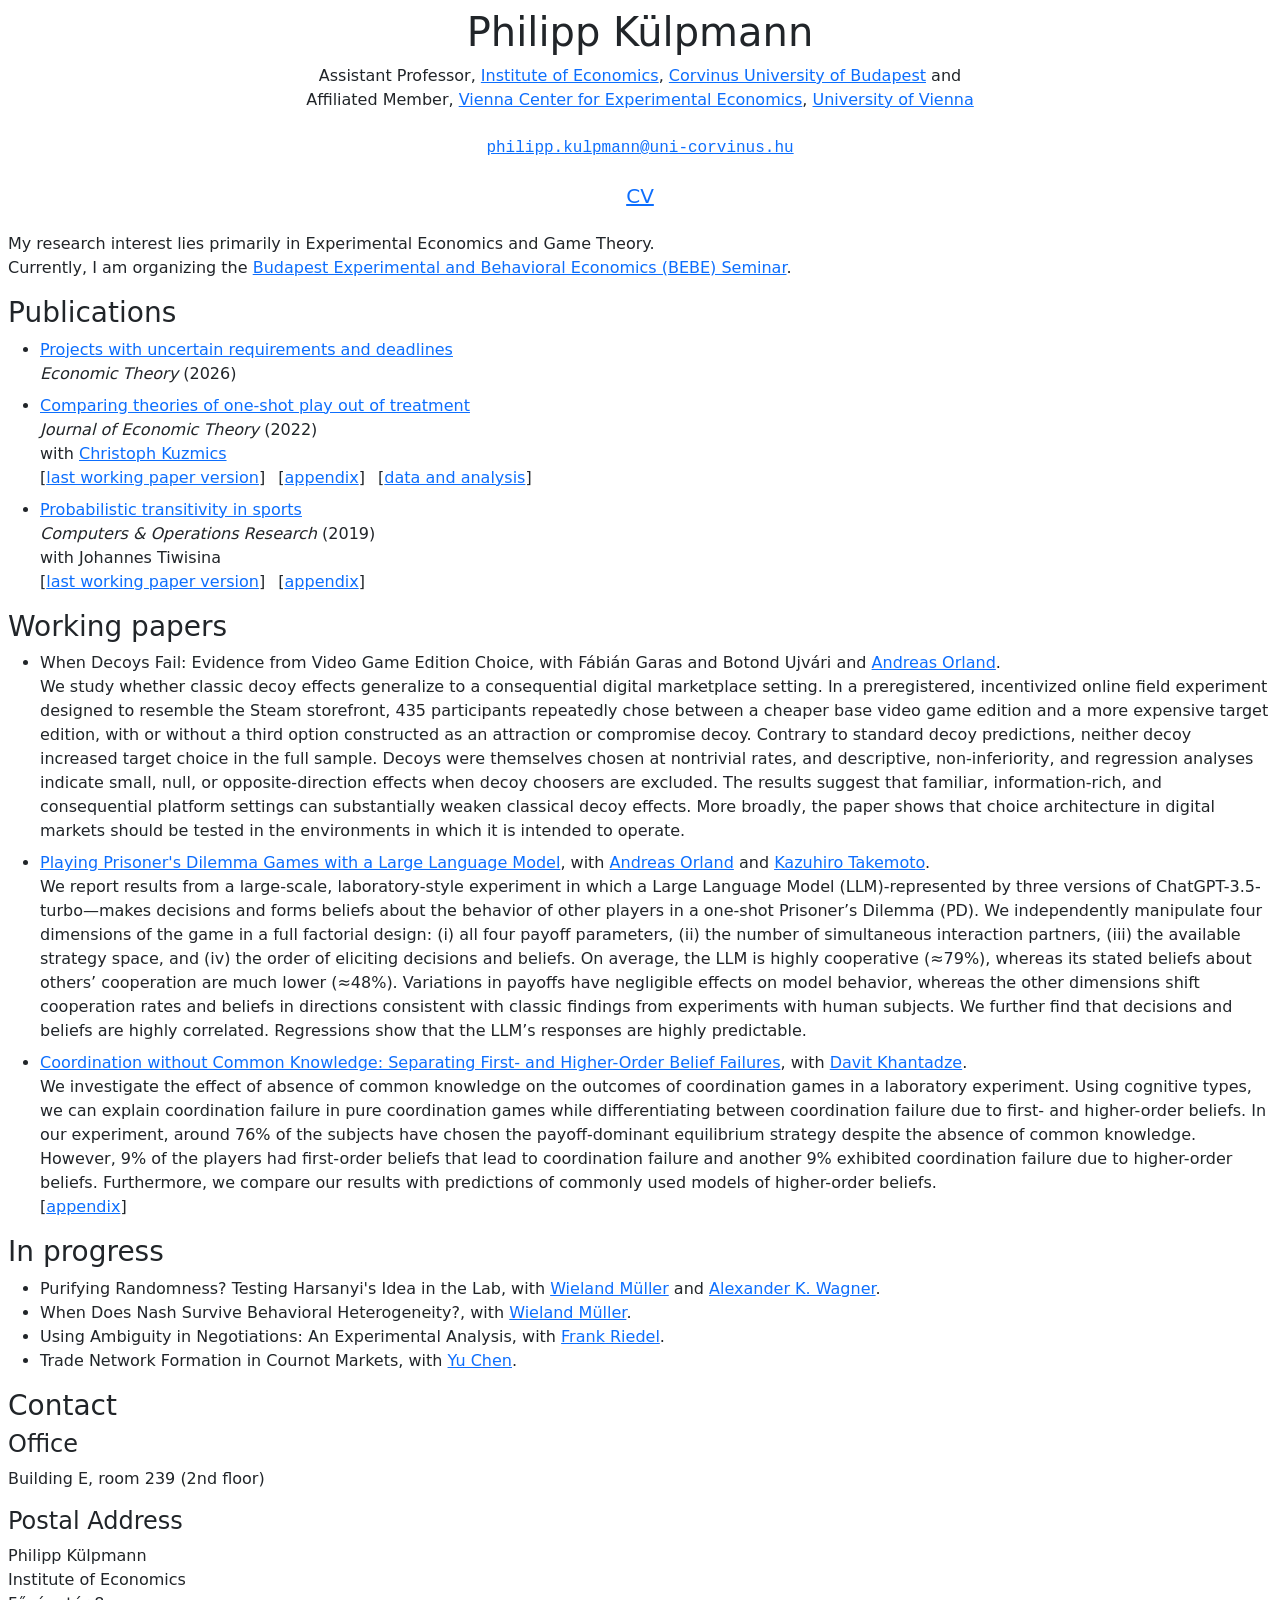
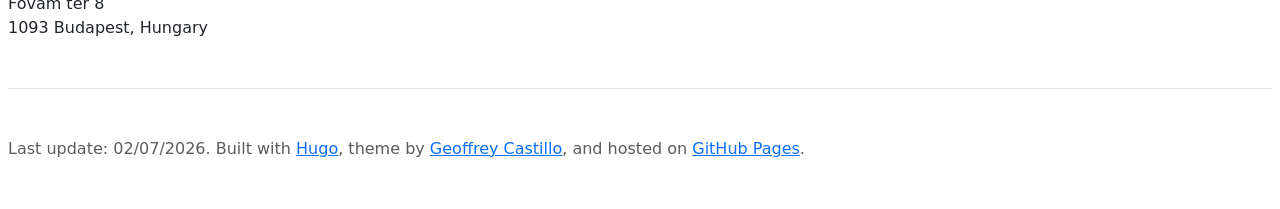
==== index.html @ 97779649 "Updated work in progress and office" ====
<!DOCTYPE html>
<html lang="en"><head>
	<meta name="generator" content="Hugo 0.147.1">
  <meta charset="utf-8">
  <meta name="viewport" content="width=device-width, initial-scale=1">
  <meta name="description" content="Academic website of Geoffrey Castillo, researcher in behavioural and experimental economics">
  <meta name="author" content="Geoffrey Castillo">
  <title>Philipp Külpmann</title>

  
  <link href="https://cdn.jsdelivr.net/npm/bootstrap@5.1.3/dist/css/bootstrap.min.css" rel="stylesheet" integrity="sha384-1BmE4kWBq78iYhFldvKuhfTAU6auU8tT94WrHftjDbrCEXSU1oBoqyl2QvZ6jIW3" crossorigin="anonymous">
  <link rel="stylesheet" type="text/css" href=https://kuelpmann.org/css/main.css>
</head>

<body>
    <div class="m-2"><main>
            <div id="content">

<div class="header">
				
    <h1 class="text-center">Philipp Külpmann</h1>

    
        <p class="text-center my-0">Assistant Professor, <a href="https://www.uni-corvinus.hu/main-page/about-the-university/institutes/institute-of-economics/?lang=en">Institute of Economics</a>, <a href="https://www.uni-corvinus.hu/?lang=en">Corvinus University of Budapest</a> and <br>
Affiliated Member, <a href="https://vcee.univie.ac.at/">Vienna Center for Experimental Economics</a>, <a href="https://www.univie.ac.at/en/">University of Vienna</a></p>
        <p class="text-center my-4 font-monospace"><a href="mailto:philipp.kulpmann@uni-corvinus.hu">philipp.kulpmann@uni-corvinus.hu</a></p>
        <p class="text-center my-4 h5"><a href="pdf/CVkuelpmann.pdf">CV</a></p>
        
    
</div>


    <p>
        My research interest lies primarily in Experimental Economics and Game Theory.<br>
Currently, I am organizing the <a href="https://bebe-seminar.hu/">Budapest Experimental and Behavioral Economics (BEBE) Seminar</a>.
    </p>


<h3>Publications</h3>

<ul>
    
    <li class="mb-2">
        
        <a href="https://doi.org/10.1007/s00199-025-01668-y"> Projects with uncertain requirements and deadlines</a>
        <br>
        <em>Economic Theory</em> (2026)

        

        <ul class="list-inline">
            
            
            
            
            
        </ul>
    </li>
    
    <li class="mb-2">
        
        <a href="https://doi.org/10.1016/j.jet.2022.105554"> Comparing theories of one-shot play out of treatment</a>
        <br>
        <em>Journal of Economic Theory</em> (2022)

        
        <br> with <a href="https://sites.google.com/view/christoph-kuzmics">Christoph Kuzmics</a>
        

        <ul class="list-inline">
            
            <li class="list-inline-item">
                [<a href="https://ssrn.com/abstract=3441675">last working paper version</a>]
            </li>
            
            
            <li class="list-inline-item">
                [<a href="pdf/HDGOnlineAppendix.pdf">appendix</a>]
            </li>
            
            
            
            
            <li class="list-inline-item">
                [<a href="https://github.com/PhilippKuelpmann/comparing-theories-of-one-shot-play">data and analysis</a>]
            </li>
            
        </ul>
    </li>
    
    <li class="mb-2">
        
        <a href="https://doi.org/10.1016/j.cor.2019.104765"> Probabilistic transitivity in sports</a>
        <br>
        <em>Computers &amp; Operations Research</em> (2019)

        
        <br> with Johannes Tiwisina
        

        <ul class="list-inline">
            
            <li class="list-inline-item">
                [<a href="https://ssrn.com/abstract=2490457">last working paper version</a>]
            </li>
            
            
            <li class="list-inline-item">
                [<a href="pdf/TransitivyAppendix.pdf">appendix</a>]
            </li>
            
            
            
            
        </ul>
    </li>
    
</ul>




<h3>Working papers</h3>

<ul>
    
    <li class="mb-2">When Decoys Fail: Evidence from Video Game Edition Choice<span>, with Fábián Garas
and Botond Ujvári
and <a href="https://sites.google.com/view/andreasorland">Andreas Orland</a></span>.<br>
            We study whether classic decoy effects generalize to a consequential digital marketplace setting. In a preregistered, incentivized online field experiment designed to resemble the Steam storefront, 435 participants repeatedly chose between a cheaper base video game edition and a more expensive target edition, with or without a third option constructed as an attraction or compromise decoy. Contrary to standard decoy predictions, neither decoy increased target choice in the full sample. Decoys were themselves chosen at nontrivial rates, and descriptive, non-inferiority, and regression analyses indicate small, null, or opposite-direction effects when decoy choosers are excluded. The results suggest that familiar, information-rich, and consequential platform settings can substantially weaken classical decoy effects. More broadly, the paper shows that choice architecture in digital markets should be tested in the environments in which it is intended to operate.

    </li>
    
    <li class="mb-2"><a href="https://doi.org/10.2139/ssrn.5716903">Playing Prisoner&#39;s Dilemma Games with a Large Language Model</a><span>, with <a href="https://sites.google.com/view/andreasorland">Andreas Orland</a>
and <a href="https://kztakemoto.github.io/">Kazuhiro Takemoto</a></span>.<br>
            We report results from a large-scale, laboratory-style experiment in which a Large Language Model (LLM)-represented by three versions of ChatGPT-3.5-turbo&mdash;makes decisions and forms beliefs about the behavior of other players in a one-shot Prisoner&rsquo;s Dilemma (PD). We independently manipulate four dimensions of the game in a full factorial design: (i) all four payoff parameters, (ii) the number of simultaneous interaction partners, (iii) the available strategy space, and (iv) the order of eliciting decisions and beliefs. On average, the LLM is highly cooperative (≈79%), whereas its stated beliefs about others&rsquo; cooperation are much lower (≈48%). Variations in payoffs have negligible effects on model behavior, whereas the other dimensions shift cooperation rates and beliefs in directions consistent with classic findings from experiments with human subjects. We further find that decisions and beliefs are highly correlated. Regressions show that the LLM&rsquo;s responses are highly predictable.

    </li>
    
    <li class="mb-2"><a href="https://doi.org/10.2139/ssrn.2842585">Coordination without Common Knowledge: Separating First- and Higher-Order Belief Failures</a><span>, with <a href="https://sites.google.com/site/dkhantadze/">Davit Khantadze</a></span>.<br>
            We investigate the effect of absence of common knowledge on the outcomes of coordination games in a laboratory experiment.
Using cognitive types, we can explain coordination failure in pure coordination games while differentiating between coordination failure due to first- and higher-order beliefs.
In our experiment, around 76% of the subjects have chosen the payoff-dominant equilibrium strategy despite the absence of common knowledge.
However, 9% of the players had first-order beliefs that lead to coordination failure and another 9% exhibited coordination failure due to higher-order beliefs.
Furthermore, we compare our results with predictions of commonly used models of higher-order beliefs.
            <ul class="list-inline">
                
                
                <li class="list-inline-item">
                    [<a href="pdf/HOBAppendix.pdf">appendix</a>]
                </li>
                
                
                
                
            </ul>
        

    </li>
    
</ul>

<h3>In progress</h3>

<ul>
    
    <li>Purifying Randomness? Testing Harsanyi&#39;s Idea in the Lab, with <a href="https://homepage.univie.ac.at/wieland.mueller/">Wieland Müller</a>
and <a href="http://www.wagnerak.com/">Alexander K. Wagner</a>.
        
        </li>
    
    <li>When Does Nash Survive Behavioral Heterogeneity?, with <a href="https://homepage.univie.ac.at/wieland.mueller/">Wieland Müller</a>.
        
        </li>
    
    <li>Using Ambiguity in Negotiations: An Experimental Analysis, with <a href="http://wwwhomes.uni-bielefeld.de/friedel/">Frank Riedel</a>.
        
        </li>
    
    <li>Trade Network Formation in Cournot Markets, with <a href="https://sites.google.com/view/yularrychenswebpage/">Yu Chen</a>.
        
        </li>
    
</ul>









<h3>Contact</h3>
    <h4 id="office">Office</h4>
<p>Building E, room 239 (2nd floor)</p>
<h4 id="postal-address">Postal Address</h4>
<p>Philipp Külpmann<br>
Institute of Economics<br>
Fővám tér 8<br>
1093 Budapest, Hungary</p>




            </div>
        </main><footer class="pt-5 my-5 text-muted border-top">
    Last update: 02/07/2026. 
    Built with <a href="https://gohugo.io">Hugo</a>, theme by <a href="https://geoffreycastillo.com/">Geoffrey Castillo</a>, and hosted on <a href="https://pages.github.com/">GitHub Pages</a>.
</footer>

    </div>
</body>

</html>
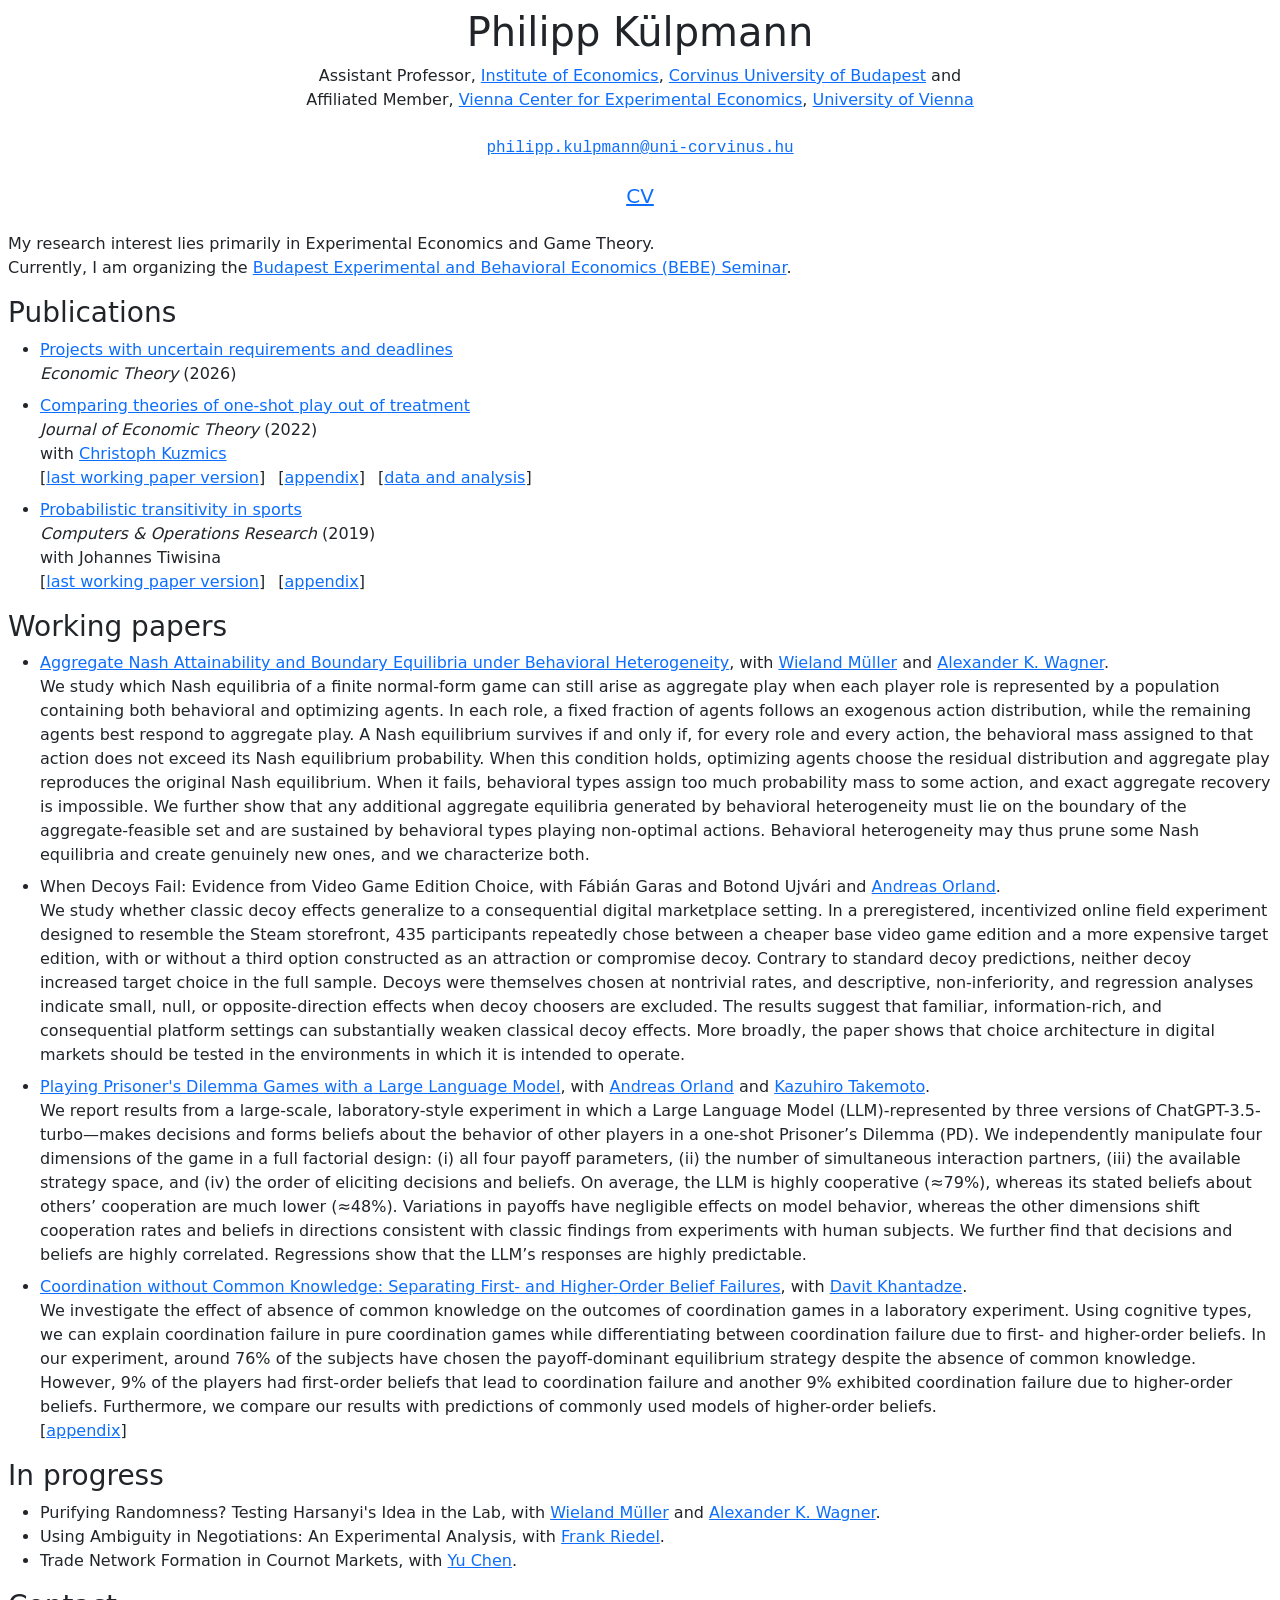
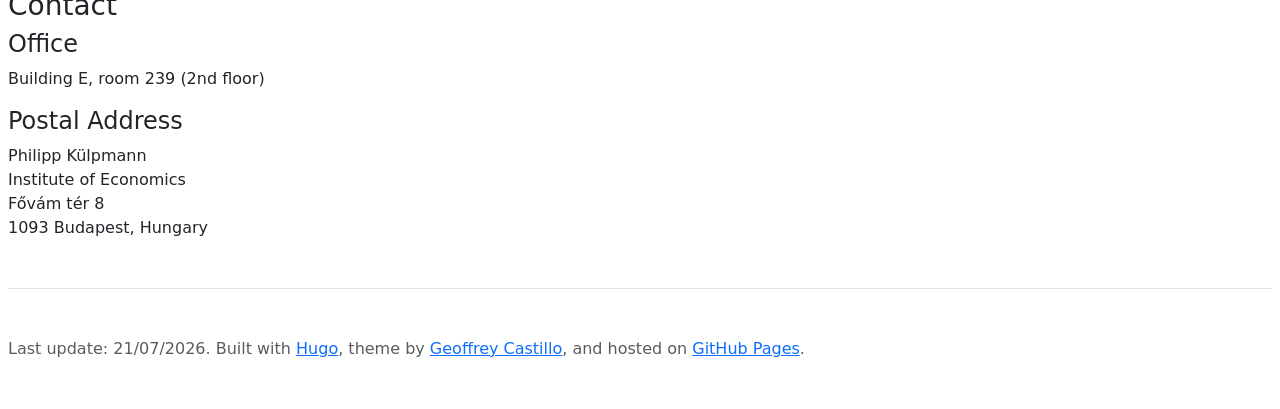
==== commit 71627a5f: "Updated working paper" ====
--- a/index.html
+++ b/index.html
@@ -124,6 +124,12 @@
 
 <ul>
     
+    <li class="mb-2"><a href="https://papers.ssrn.com/sol3/papers.cfm?abstract_id=7122639">Aggregate Nash Attainability and Boundary Equilibria under Behavioral Heterogeneity</a><span>, with <a href="https://homepage.univie.ac.at/wieland.mueller/">Wieland Müller</a>
+and <a href="http://www.wagnerak.com/">Alexander K. Wagner</a></span>.<br>
+            We study which Nash equilibria of a finite normal-form game can still arise as aggregate play when each player role is represented by a population containing both behavioral and optimizing agents. In each role, a fixed fraction of agents follows an exogenous action distribution, while the remaining agents best respond to aggregate play. A Nash equilibrium survives if and only if, for every role and every action, the behavioral mass assigned to that action does not exceed its Nash equilibrium probability. When this condition holds, optimizing agents choose the residual distribution and aggregate play reproduces the original Nash equilibrium. When it fails, behavioral types assign too much probability mass to some action, and exact aggregate recovery is impossible. We further show that any additional aggregate equilibria generated by behavioral heterogeneity must lie on the boundary of the aggregate-feasible set and are sustained by behavioral types playing non-optimal actions. Behavioral heterogeneity may thus prune some Nash equilibria and create genuinely new ones, and we characterize both.
+
+    </li>
+    
     <li class="mb-2">When Decoys Fail: Evidence from Video Game Edition Choice<span>, with Fábián Garas
 and Botond Ujvári
 and <a href="https://sites.google.com/view/andreasorland">Andreas Orland</a></span>.<br>
@@ -166,10 +172,6 @@
     
     <li>Purifying Randomness? Testing Harsanyi&#39;s Idea in the Lab, with <a href="https://homepage.univie.ac.at/wieland.mueller/">Wieland Müller</a>
 and <a href="http://www.wagnerak.com/">Alexander K. Wagner</a>.
-        
-        </li>
-    
-    <li>When Does Nash Survive Behavioral Heterogeneity?, with <a href="https://homepage.univie.ac.at/wieland.mueller/">Wieland Müller</a>.
         
         </li>
     
@@ -205,7 +207,7 @@
 
             </div>
         </main><footer class="pt-5 my-5 text-muted border-top">
-    Last update: 02/07/2026. 
+    Last update: 21/07/2026. 
     Built with <a href="https://gohugo.io">Hugo</a>, theme by <a href="https://geoffreycastillo.com/">Geoffrey Castillo</a>, and hosted on <a href="https://pages.github.com/">GitHub Pages</a>.
 </footer>
 
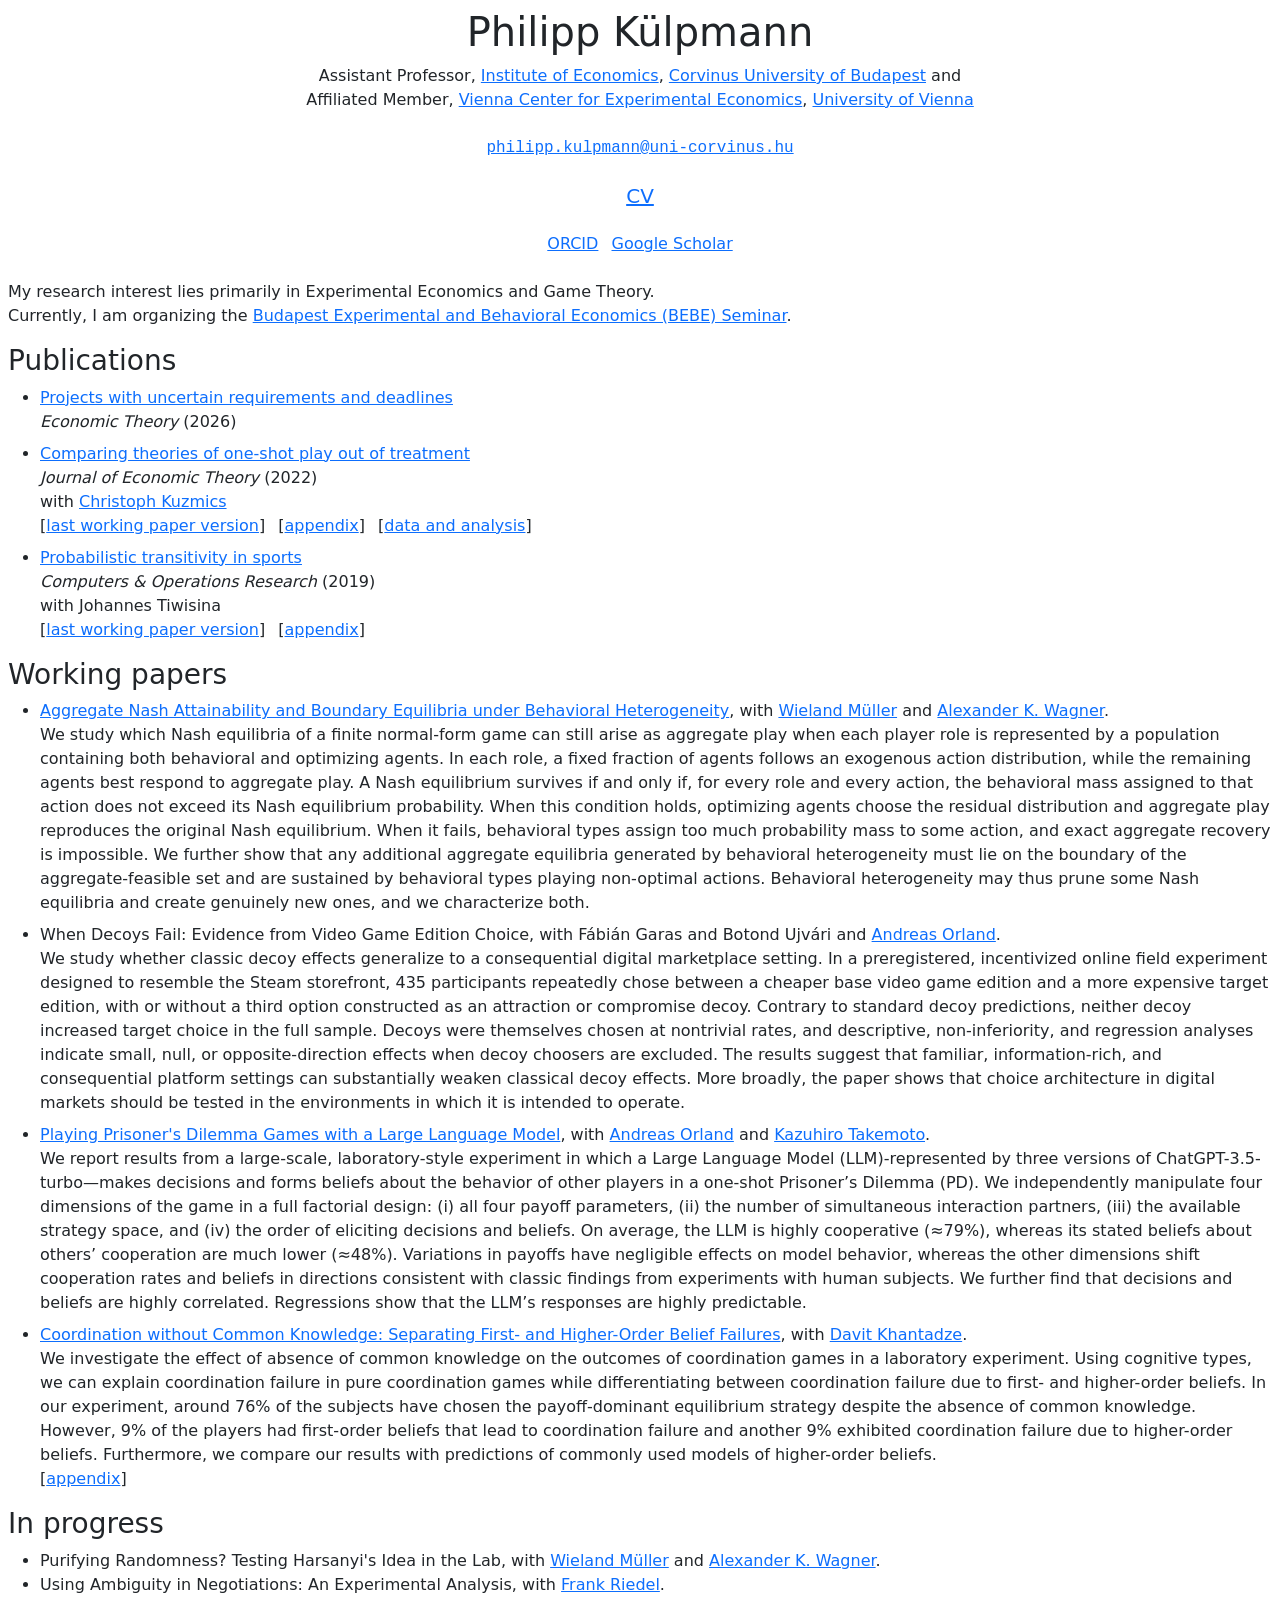
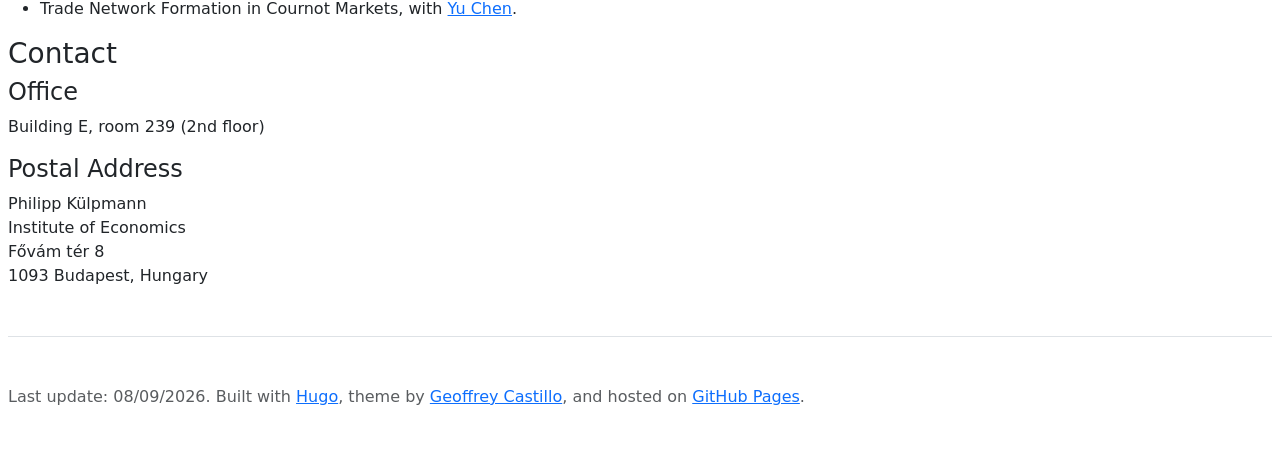
==== commit b9314466: "Fixed name from Geoffreys, added orcid and scholar links" ====
--- a/index.html
+++ b/index.html
@@ -1,16 +1,24 @@
 <!DOCTYPE html>
 <html lang="en"><head>
-	<meta name="generator" content="Hugo 0.147.1">
+	<meta name="generator" content="Hugo 0.147.1"><script src="/livereload.js?mindelay=10&amp;v=2&amp;port=1313&amp;path=livereload" data-no-instant defer></script>
   <meta charset="utf-8">
   <meta name="viewport" content="width=device-width, initial-scale=1">
-  <meta name="description" content="Academic website of Geoffrey Castillo, researcher in behavioural and experimental economics">
-  <meta name="author" content="Geoffrey Castillo">
+  <meta name="description" content="Academic website of Philipp Külpmann, Assistant Professor at Corvinus University of Budapest, researching experimental economics and game theory.">
+  <meta name="author" content="Philipp Külpmann">
+  
+  <link rel="canonical" href="http://localhost:1313/">
+  
   <title>Philipp Külpmann</title>
+  
+    <script type="application/ld+json">{"@context":"https://schema.org","@id":"http://localhost:1313/#profile","@type":"ProfilePage","description":"Academic website of Philipp Külpmann, Assistant Professor at Corvinus University of Budapest, researching experimental economics and game theory.","mainEntity":{"@id":"http://localhost:1313/#person","@type":"Person","description":"Academic website of Philipp Külpmann, Assistant Professor at Corvinus University of Budapest, researching experimental economics and game theory.","jobTitle":"Assistant Professor","name":"Philipp Külpmann","sameAs":["https://orcid.org/0000-0003-3757-7172","https://scholar.google.com/citations?user=C81B3ZEAAAAJ"],"url":"http://localhost:1313/"},"name":"Philipp Külpmann","url":"http://localhost:1313/"}</script>
+
+  
 
   
   <link href="https://cdn.jsdelivr.net/npm/bootstrap@5.1.3/dist/css/bootstrap.min.css" rel="stylesheet" integrity="sha384-1BmE4kWBq78iYhFldvKuhfTAU6auU8tT94WrHftjDbrCEXSU1oBoqyl2QvZ6jIW3" crossorigin="anonymous">
-  <link rel="stylesheet" type="text/css" href=https://kuelpmann.org/css/main.css>
+  <link rel="stylesheet" type="text/css" href=http://localhost:1313/css/main.css>
 </head>
+
 
 <body>
     <div class="m-2"><main>
@@ -25,6 +33,19 @@
 Affiliated Member, <a href="https://vcee.univie.ac.at/">Vienna Center for Experimental Economics</a>, <a href="https://www.univie.ac.at/en/">University of Vienna</a></p>
         <p class="text-center my-4 font-monospace"><a href="mailto:philipp.kulpmann@uni-corvinus.hu">philipp.kulpmann@uni-corvinus.hu</a></p>
         <p class="text-center my-4 h5"><a href="pdf/CVkuelpmann.pdf">CV</a></p>
+        
+        <ul class="list-inline text-center my-4" aria-label="Academic and professional profiles">
+            
+                
+                <li class="list-inline-item"><a href="https://orcid.org/0000-0003-3757-7172" rel="me">ORCID</a></li>
+                
+            
+                
+                <li class="list-inline-item"><a href="https://scholar.google.com/citations?user=C81B3ZEAAAAJ" rel="me">Google Scholar</a></li>
+                
+            
+        </ul>
+        
         
     
 </div>
@@ -207,7 +228,7 @@
 
             </div>
         </main><footer class="pt-5 my-5 text-muted border-top">
-    Last update: 21/07/2026. 
+    Last update: 08/09/2026. 
     Built with <a href="https://gohugo.io">Hugo</a>, theme by <a href="https://geoffreycastillo.com/">Geoffrey Castillo</a>, and hosted on <a href="https://pages.github.com/">GitHub Pages</a>.
 </footer>
 
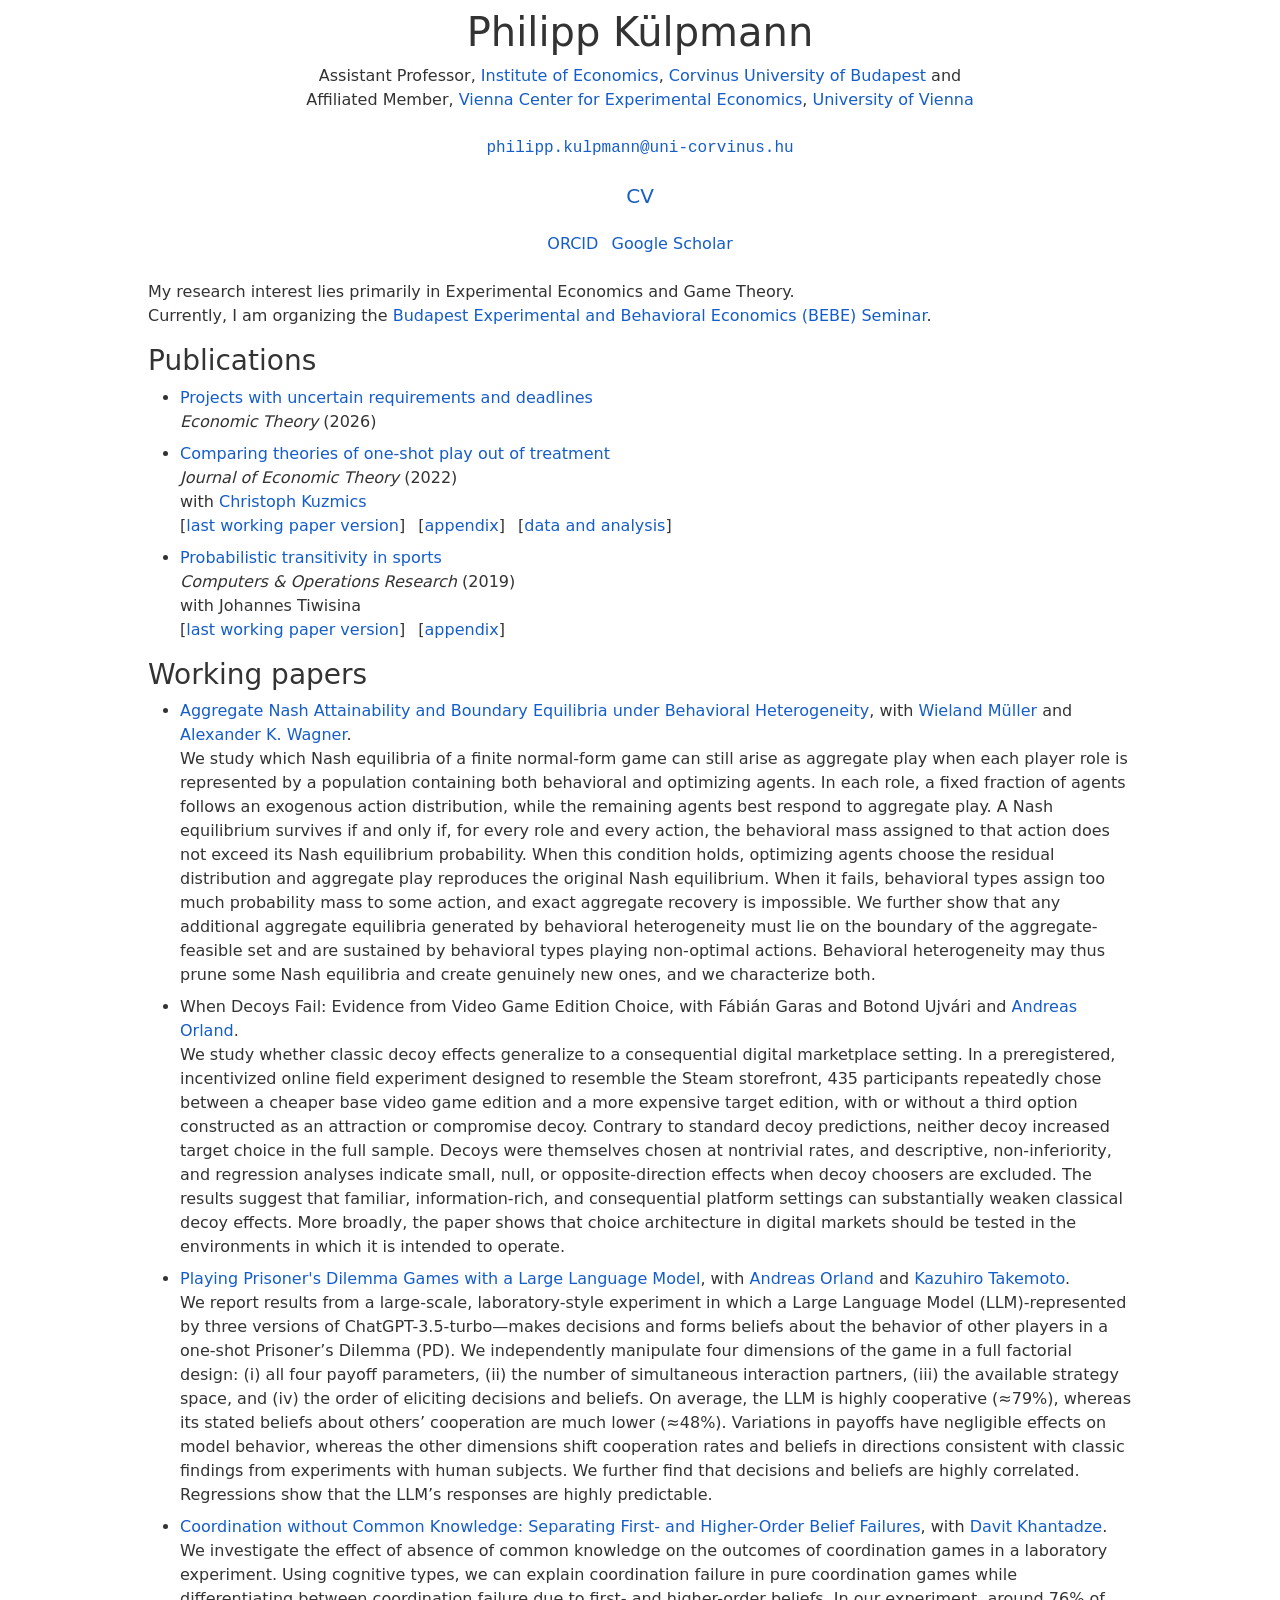
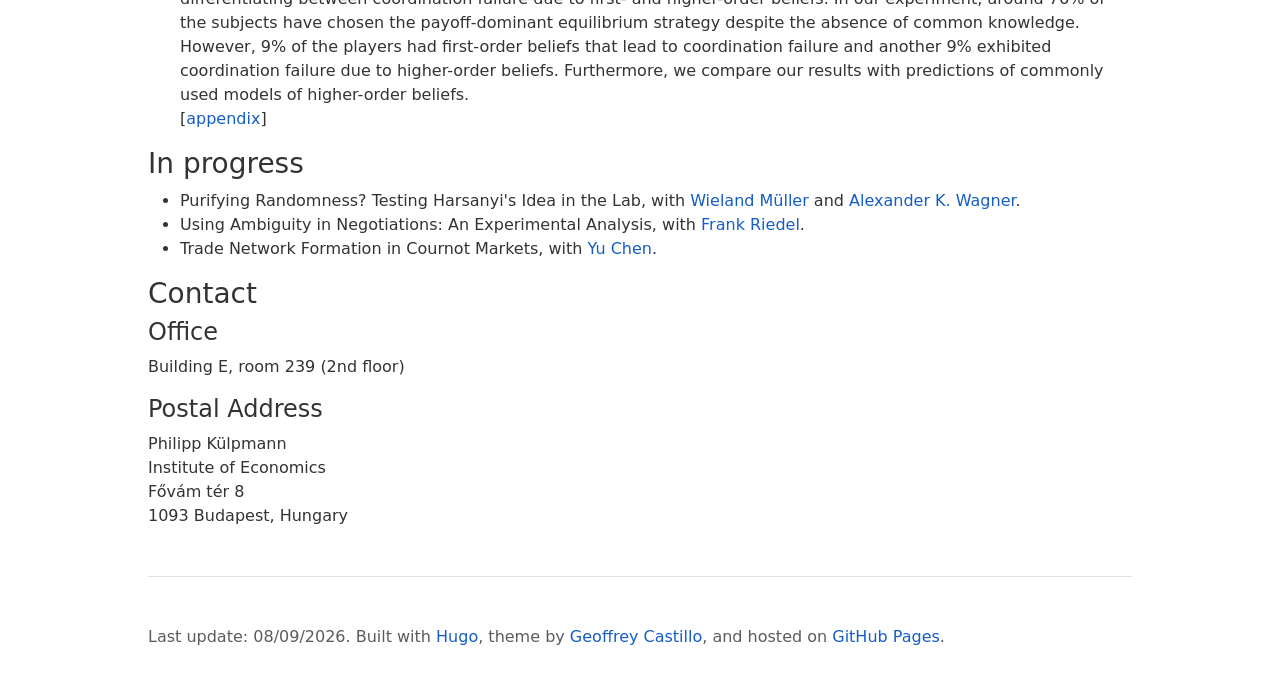
==== commit 13662cf4: "fixed bug" ====
--- a/index.html
+++ b/index.html
@@ -1,22 +1,22 @@
 <!DOCTYPE html>
 <html lang="en"><head>
-	<meta name="generator" content="Hugo 0.147.1"><script src="/livereload.js?mindelay=10&amp;v=2&amp;port=1313&amp;path=livereload" data-no-instant defer></script>
+	<meta name="generator" content="Hugo 0.147.1">
   <meta charset="utf-8">
   <meta name="viewport" content="width=device-width, initial-scale=1">
   <meta name="description" content="Academic website of Philipp Külpmann, Assistant Professor at Corvinus University of Budapest, researching experimental economics and game theory.">
   <meta name="author" content="Philipp Külpmann">
   
-  <link rel="canonical" href="http://localhost:1313/">
+  <link rel="canonical" href="https://kuelpmann.org/">
   
   <title>Philipp Külpmann</title>
   
-    <script type="application/ld+json">{"@context":"https://schema.org","@id":"http://localhost:1313/#profile","@type":"ProfilePage","description":"Academic website of Philipp Külpmann, Assistant Professor at Corvinus University of Budapest, researching experimental economics and game theory.","mainEntity":{"@id":"http://localhost:1313/#person","@type":"Person","description":"Academic website of Philipp Külpmann, Assistant Professor at Corvinus University of Budapest, researching experimental economics and game theory.","jobTitle":"Assistant Professor","name":"Philipp Külpmann","sameAs":["https://orcid.org/0000-0003-3757-7172","https://scholar.google.com/citations?user=C81B3ZEAAAAJ"],"url":"http://localhost:1313/"},"name":"Philipp Külpmann","url":"http://localhost:1313/"}</script>
+    <script type="application/ld+json">{"@context":"https://schema.org","@id":"https://kuelpmann.org/#profile","@type":"ProfilePage","description":"Academic website of Philipp Külpmann, Assistant Professor at Corvinus University of Budapest, researching experimental economics and game theory.","mainEntity":{"@id":"https://kuelpmann.org/#person","@type":"Person","description":"Academic website of Philipp Külpmann, Assistant Professor at Corvinus University of Budapest, researching experimental economics and game theory.","jobTitle":"Assistant Professor","name":"Philipp Külpmann","sameAs":["https://orcid.org/0000-0003-3757-7172","https://scholar.google.com/citations?user=C81B3ZEAAAAJ"],"url":"https://kuelpmann.org/"},"name":"Philipp Külpmann","url":"https://kuelpmann.org/"}</script>
 
   
 
   
   <link href="https://cdn.jsdelivr.net/npm/bootstrap@5.1.3/dist/css/bootstrap.min.css" rel="stylesheet" integrity="sha384-1BmE4kWBq78iYhFldvKuhfTAU6auU8tT94WrHftjDbrCEXSU1oBoqyl2QvZ6jIW3" crossorigin="anonymous">
-  <link rel="stylesheet" type="text/css" href=http://localhost:1313/css/main.css>
+  <link rel="stylesheet" type="text/css" href="/css/main.css">
 </head>
 
 
--- a/css/main.css
+++ b/css/main.css
@@ -0,0 +1,17 @@
+a,
+a:hover {
+  color: #155dc8;
+  text-decoration: none;
+}
+
+body {
+  color: #333;
+  max-width: 1000px;
+  margin: auto;
+}
+
+blockquote {
+  margin-left: 1rem;
+  border-left: 2px solid;
+  padding-left: 20px;
+}
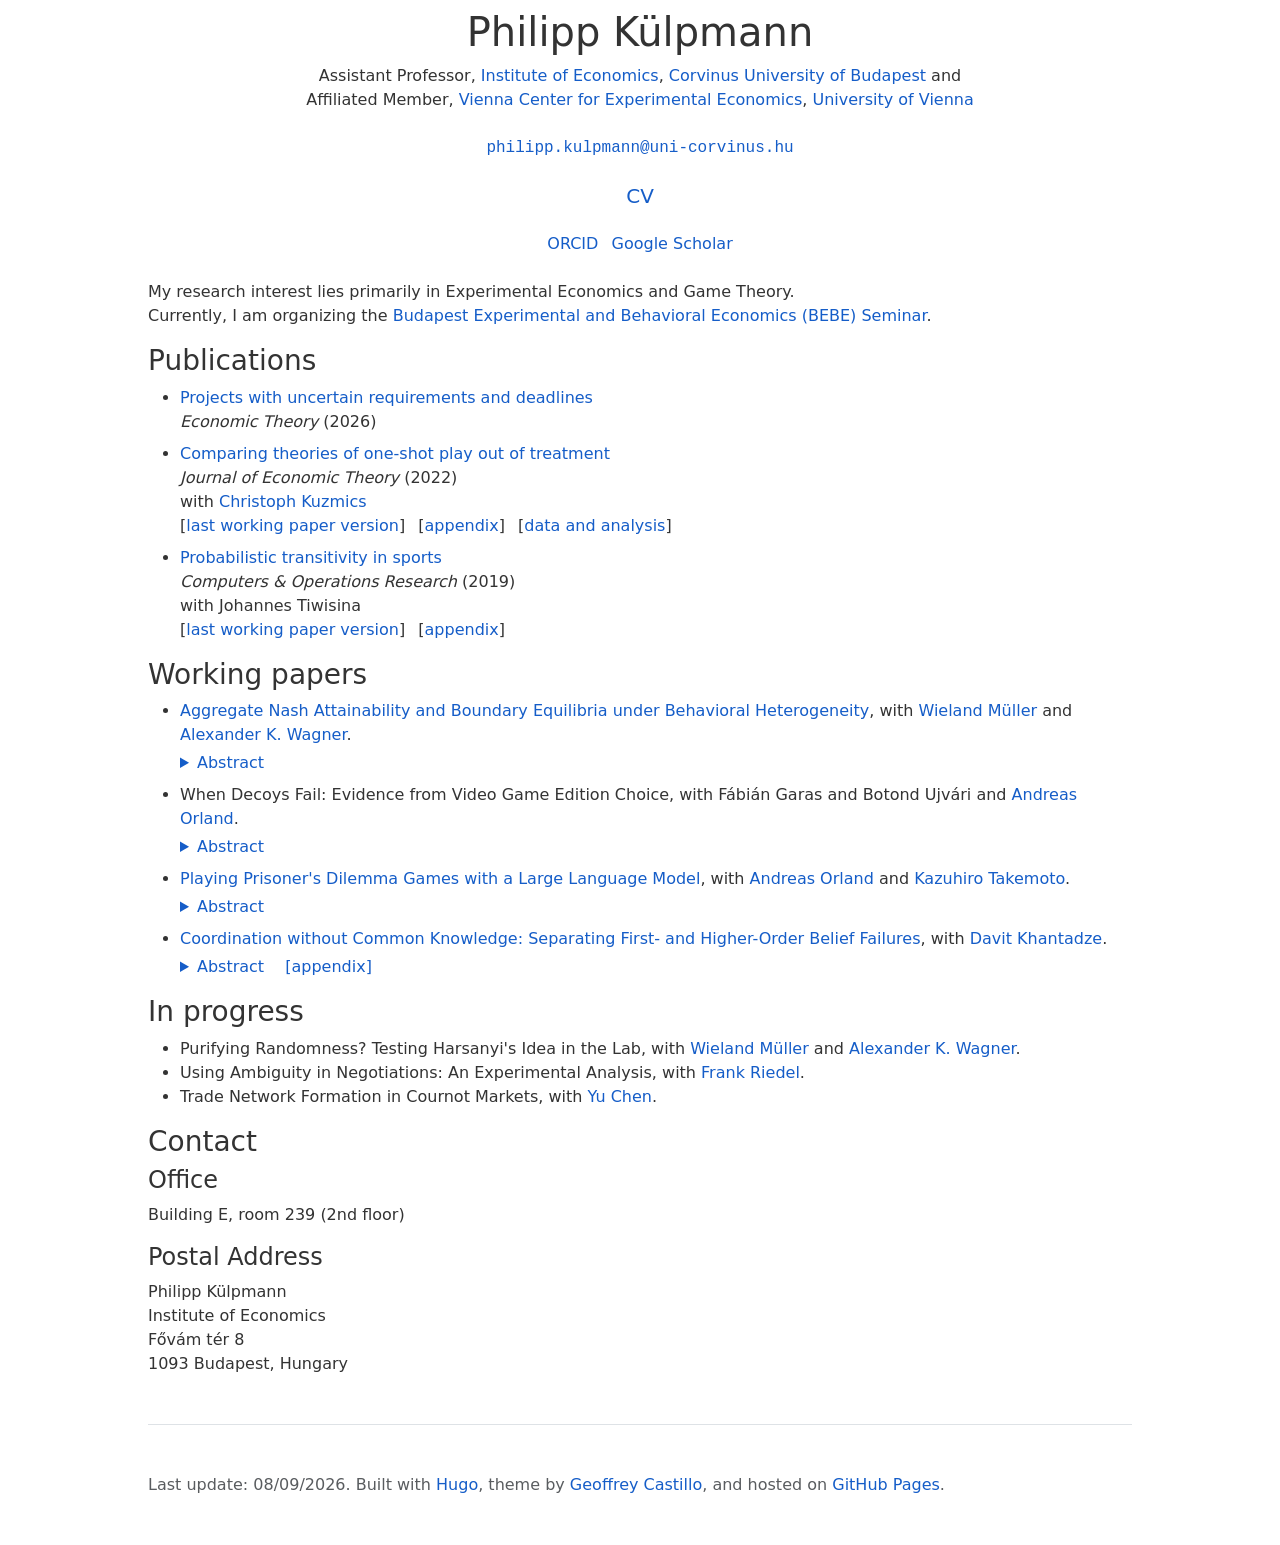
==== commit ae823f02: "hide abstracts, fixed link to transitivity appendix" ====
--- a/index.html
+++ b/index.html
@@ -127,7 +127,7 @@
             
             
             <li class="list-inline-item">
-                [<a href="pdf/TransitivyAppendix.pdf">appendix</a>]
+                [<a href="pdf/TransitivityAppendix.pdf">appendix</a>]
             </li>
             
             
@@ -146,42 +146,52 @@
 <ul>
     
     <li class="mb-2"><a href="https://papers.ssrn.com/sol3/papers.cfm?abstract_id=7122639">Aggregate Nash Attainability and Boundary Equilibria under Behavioral Heterogeneity</a><span>, with <a href="https://homepage.univie.ac.at/wieland.mueller/">Wieland Müller</a>
-and <a href="http://www.wagnerak.com/">Alexander K. Wagner</a></span>.<br>
-            We study which Nash equilibria of a finite normal-form game can still arise as aggregate play when each player role is represented by a population containing both behavioral and optimizing agents. In each role, a fixed fraction of agents follows an exogenous action distribution, while the remaining agents best respond to aggregate play. A Nash equilibrium survives if and only if, for every role and every action, the behavioral mass assigned to that action does not exceed its Nash equilibrium probability. When this condition holds, optimizing agents choose the residual distribution and aggregate play reproduces the original Nash equilibrium. When it fails, behavioral types assign too much probability mass to some action, and exact aggregate recovery is impossible. We further show that any additional aggregate equilibria generated by behavioral heterogeneity must lie on the boundary of the aggregate-feasible set and are sustained by behavioral types playing non-optimal actions. Behavioral heterogeneity may thus prune some Nash equilibria and create genuinely new ones, and we characterize both.
+and <a href="http://www.wagnerak.com/">Alexander K. Wagner</a></span>.<details class="paper-abstract mt-1">
+                <summary>
+                    Abstract<span class="visually-hidden"> for Aggregate Nash Attainability and Boundary Equilibria under Behavioral Heterogeneity</span>
+                    
+                </summary>
+                <div class="mt-2">We study which Nash equilibria of a finite normal-form game can still arise as aggregate play when each player role is represented by a population containing both behavioral and optimizing agents. In each role, a fixed fraction of agents follows an exogenous action distribution, while the remaining agents best respond to aggregate play. A Nash equilibrium survives if and only if, for every role and every action, the behavioral mass assigned to that action does not exceed its Nash equilibrium probability. When this condition holds, optimizing agents choose the residual distribution and aggregate play reproduces the original Nash equilibrium. When it fails, behavioral types assign too much probability mass to some action, and exact aggregate recovery is impossible. We further show that any additional aggregate equilibria generated by behavioral heterogeneity must lie on the boundary of the aggregate-feasible set and are sustained by behavioral types playing non-optimal actions. Behavioral heterogeneity may thus prune some Nash equilibria and create genuinely new ones, and we characterize both.</div>
+            </details>
 
     </li>
     
     <li class="mb-2">When Decoys Fail: Evidence from Video Game Edition Choice<span>, with Fábián Garas
 and Botond Ujvári
-and <a href="https://sites.google.com/view/andreasorland">Andreas Orland</a></span>.<br>
-            We study whether classic decoy effects generalize to a consequential digital marketplace setting. In a preregistered, incentivized online field experiment designed to resemble the Steam storefront, 435 participants repeatedly chose between a cheaper base video game edition and a more expensive target edition, with or without a third option constructed as an attraction or compromise decoy. Contrary to standard decoy predictions, neither decoy increased target choice in the full sample. Decoys were themselves chosen at nontrivial rates, and descriptive, non-inferiority, and regression analyses indicate small, null, or opposite-direction effects when decoy choosers are excluded. The results suggest that familiar, information-rich, and consequential platform settings can substantially weaken classical decoy effects. More broadly, the paper shows that choice architecture in digital markets should be tested in the environments in which it is intended to operate.
+and <a href="https://sites.google.com/view/andreasorland">Andreas Orland</a></span>.<details class="paper-abstract mt-1">
+                <summary>
+                    Abstract<span class="visually-hidden"> for When Decoys Fail: Evidence from Video Game Edition Choice</span>
+                    
+                </summary>
+                <div class="mt-2">We study whether classic decoy effects generalize to a consequential digital marketplace setting. In a preregistered, incentivized online field experiment designed to resemble the Steam storefront, 435 participants repeatedly chose between a cheaper base video game edition and a more expensive target edition, with or without a third option constructed as an attraction or compromise decoy. Contrary to standard decoy predictions, neither decoy increased target choice in the full sample. Decoys were themselves chosen at nontrivial rates, and descriptive, non-inferiority, and regression analyses indicate small, null, or opposite-direction effects when decoy choosers are excluded. The results suggest that familiar, information-rich, and consequential platform settings can substantially weaken classical decoy effects. More broadly, the paper shows that choice architecture in digital markets should be tested in the environments in which it is intended to operate.</div>
+            </details>
 
     </li>
     
     <li class="mb-2"><a href="https://doi.org/10.2139/ssrn.5716903">Playing Prisoner&#39;s Dilemma Games with a Large Language Model</a><span>, with <a href="https://sites.google.com/view/andreasorland">Andreas Orland</a>
-and <a href="https://kztakemoto.github.io/">Kazuhiro Takemoto</a></span>.<br>
-            We report results from a large-scale, laboratory-style experiment in which a Large Language Model (LLM)-represented by three versions of ChatGPT-3.5-turbo&mdash;makes decisions and forms beliefs about the behavior of other players in a one-shot Prisoner&rsquo;s Dilemma (PD). We independently manipulate four dimensions of the game in a full factorial design: (i) all four payoff parameters, (ii) the number of simultaneous interaction partners, (iii) the available strategy space, and (iv) the order of eliciting decisions and beliefs. On average, the LLM is highly cooperative (≈79%), whereas its stated beliefs about others&rsquo; cooperation are much lower (≈48%). Variations in payoffs have negligible effects on model behavior, whereas the other dimensions shift cooperation rates and beliefs in directions consistent with classic findings from experiments with human subjects. We further find that decisions and beliefs are highly correlated. Regressions show that the LLM&rsquo;s responses are highly predictable.
-
-    </li>
-    
-    <li class="mb-2"><a href="https://doi.org/10.2139/ssrn.2842585">Coordination without Common Knowledge: Separating First- and Higher-Order Belief Failures</a><span>, with <a href="https://sites.google.com/site/dkhantadze/">Davit Khantadze</a></span>.<br>
-            We investigate the effect of absence of common knowledge on the outcomes of coordination games in a laboratory experiment.
+and <a href="https://kztakemoto.github.io/">Kazuhiro Takemoto</a></span>.<details class="paper-abstract mt-1">
+                <summary>
+                    Abstract<span class="visually-hidden"> for Playing Prisoner&#39;s Dilemma Games with a Large Language Model</span>
+                    
+                </summary>
+                <div class="mt-2">We report results from a large-scale, laboratory-style experiment in which a Large Language Model (LLM)-represented by three versions of ChatGPT-3.5-turbo&mdash;makes decisions and forms beliefs about the behavior of other players in a one-shot Prisoner&rsquo;s Dilemma (PD). We independently manipulate four dimensions of the game in a full factorial design: (i) all four payoff parameters, (ii) the number of simultaneous interaction partners, (iii) the available strategy space, and (iv) the order of eliciting decisions and beliefs. On average, the LLM is highly cooperative (≈79%), whereas its stated beliefs about others&rsquo; cooperation are much lower (≈48%). Variations in payoffs have negligible effects on model behavior, whereas the other dimensions shift cooperation rates and beliefs in directions consistent with classic findings from experiments with human subjects. We further find that decisions and beliefs are highly correlated. Regressions show that the LLM&rsquo;s responses are highly predictable.</div>
+            </details>
+
+    </li>
+    
+    <li class="mb-2"><a href="https://doi.org/10.2139/ssrn.2842585">Coordination without Common Knowledge: Separating First- and Higher-Order Belief Failures</a><span>, with <a href="https://sites.google.com/site/dkhantadze/">Davit Khantadze</a></span>.<details class="paper-abstract mt-1">
+                <summary>
+                    Abstract<span class="visually-hidden"> for Coordination without Common Knowledge: Separating First- and Higher-Order Belief Failures</span>
+                    
+                        <span class="ms-3">[<a href="pdf/HOBAppendix.pdf">appendix</a>]</span>
+                    
+                </summary>
+                <div class="mt-2">We investigate the effect of absence of common knowledge on the outcomes of coordination games in a laboratory experiment.
 Using cognitive types, we can explain coordination failure in pure coordination games while differentiating between coordination failure due to first- and higher-order beliefs.
 In our experiment, around 76% of the subjects have chosen the payoff-dominant equilibrium strategy despite the absence of common knowledge.
 However, 9% of the players had first-order beliefs that lead to coordination failure and another 9% exhibited coordination failure due to higher-order beliefs.
-Furthermore, we compare our results with predictions of commonly used models of higher-order beliefs.
-            <ul class="list-inline">
-                
-                
-                <li class="list-inline-item">
-                    [<a href="pdf/HOBAppendix.pdf">appendix</a>]
-                </li>
-                
-                
-                
-                
-            </ul>
-        
+Furthermore, we compare our results with predictions of commonly used models of higher-order beliefs.</div>
+            </details>
 
     </li>
     
--- a/css/main.css
+++ b/css/main.css
@@ -14,4 +14,14 @@
   margin-left: 1rem;
   border-left: 2px solid;
   padding-left: 20px;
-}+}
+
+.paper-abstract > summary {
+  color: #155dc8;
+  cursor: pointer;
+}
+
+.paper-abstract > summary:hover,
+.paper-abstract > summary:focus-visible {
+  text-decoration: underline;
+}
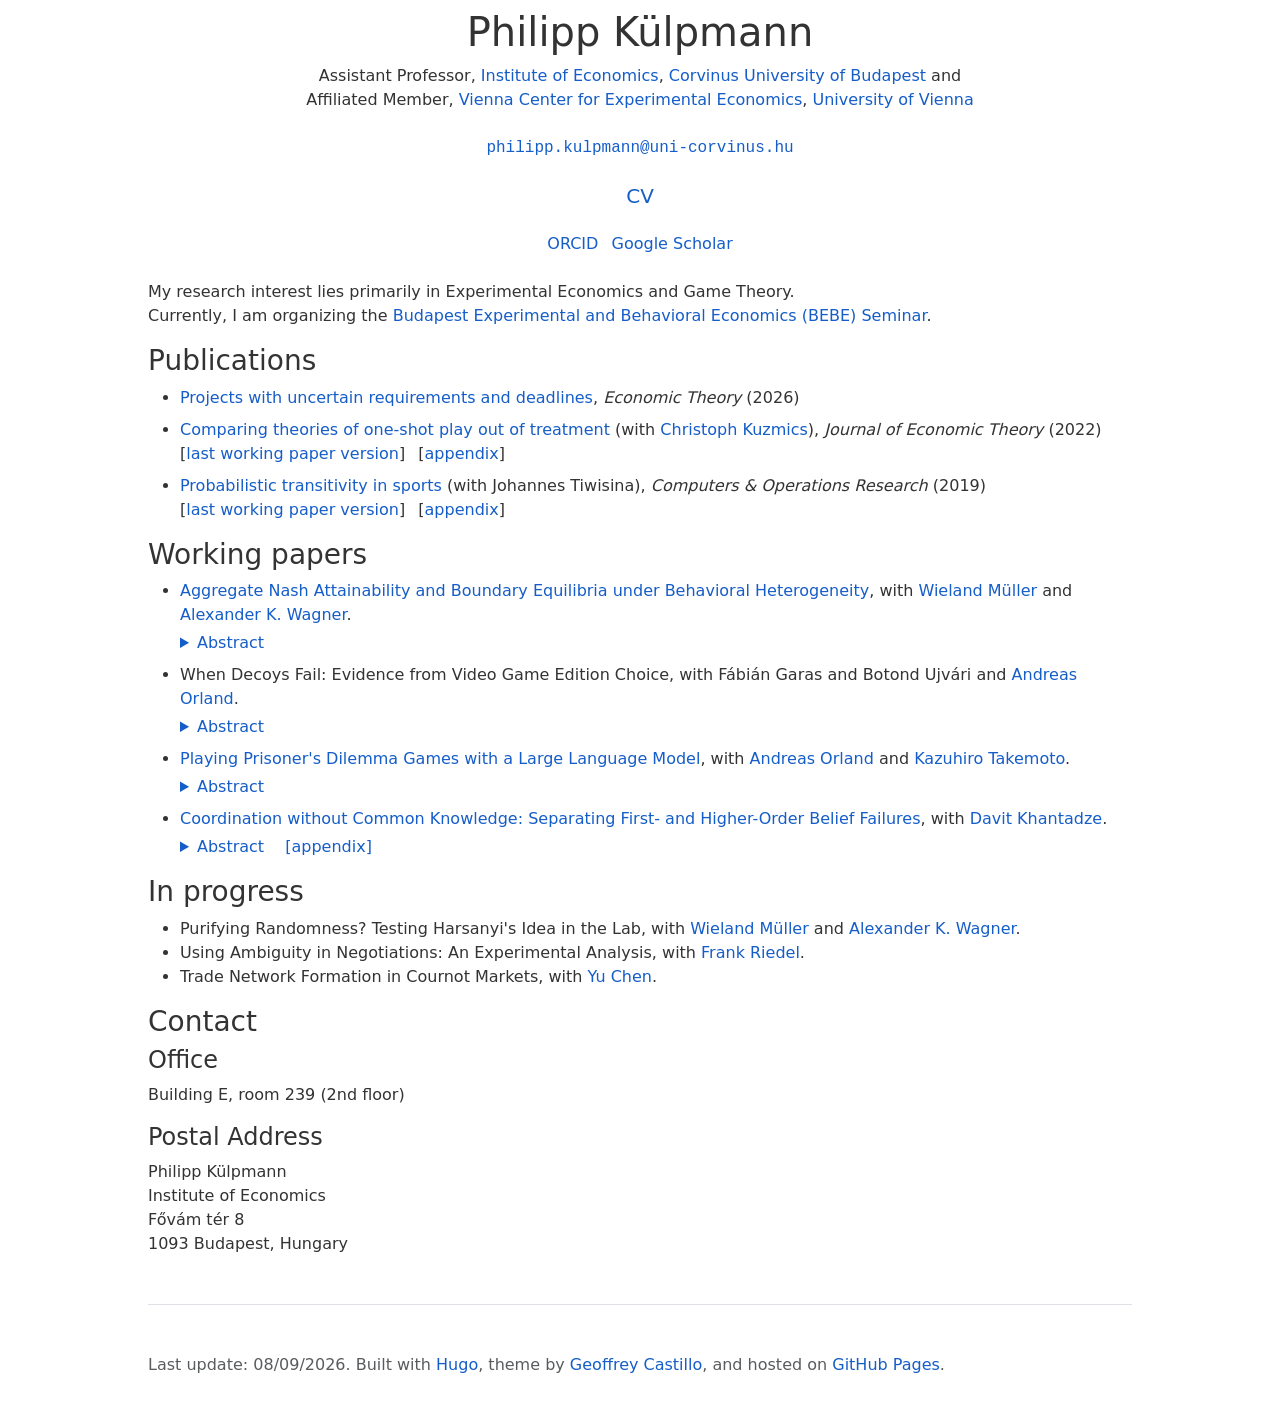
==== commit 07920e83: "updated cv" ====
--- a/index.html
+++ b/index.html
@@ -61,79 +61,48 @@
 
 <ul>
     
-    <li class="mb-2">
-        
-        <a href="https://doi.org/10.1007/s00199-025-01668-y"> Projects with uncertain requirements and deadlines</a>
-        <br>
+    <li class="mb-2"><a href="https://doi.org/10.1007/s00199-025-01668-y">Projects with uncertain requirements and deadlines</a>,
         <em>Economic Theory</em> (2026)
 
         
-
+    </li>
+    
+    <li class="mb-2"><a href="https://doi.org/10.1016/j.jet.2022.105554">Comparing theories of one-shot play out of treatment</a> (with <a href="https://sites.google.com/view/christoph-kuzmics">Christoph Kuzmics</a>),
+        <em>Journal of Economic Theory</em> (2022)
+
+        
         <ul class="list-inline">
             
-            
-            
-            
+            <li class="list-inline-item">
+                [<a href="https://ssrn.com/abstract=3441675">last working paper version</a>]
+            </li>
+            
+            
+            <li class="list-inline-item">
+                [<a href="pdf/HDGOnlineAppendix.pdf">appendix</a>]
+            </li>
             
         </ul>
-    </li>
-    
-    <li class="mb-2">
-        
-        <a href="https://doi.org/10.1016/j.jet.2022.105554"> Comparing theories of one-shot play out of treatment</a>
-        <br>
-        <em>Journal of Economic Theory</em> (2022)
-
-        
-        <br> with <a href="https://sites.google.com/view/christoph-kuzmics">Christoph Kuzmics</a>
-        
-
+        
+    </li>
+    
+    <li class="mb-2"><a href="https://doi.org/10.1016/j.cor.2019.104765">Probabilistic transitivity in sports</a> (with Johannes Tiwisina),
+        <em>Computers &amp; Operations Research</em> (2019)
+
+        
         <ul class="list-inline">
             
             <li class="list-inline-item">
-                [<a href="https://ssrn.com/abstract=3441675">last working paper version</a>]
-            </li>
-            
-            
-            <li class="list-inline-item">
-                [<a href="pdf/HDGOnlineAppendix.pdf">appendix</a>]
-            </li>
-            
-            
-            
-            
-            <li class="list-inline-item">
-                [<a href="https://github.com/PhilippKuelpmann/comparing-theories-of-one-shot-play">data and analysis</a>]
+                [<a href="https://ssrn.com/abstract=2490457">last working paper version</a>]
+            </li>
+            
+            
+            <li class="list-inline-item">
+                [<a href="pdf/TransitivityAppendix.pdf">appendix</a>]
             </li>
             
         </ul>
-    </li>
-    
-    <li class="mb-2">
-        
-        <a href="https://doi.org/10.1016/j.cor.2019.104765"> Probabilistic transitivity in sports</a>
-        <br>
-        <em>Computers &amp; Operations Research</em> (2019)
-
-        
-        <br> with Johannes Tiwisina
-        
-
-        <ul class="list-inline">
-            
-            <li class="list-inline-item">
-                [<a href="https://ssrn.com/abstract=2490457">last working paper version</a>]
-            </li>
-            
-            
-            <li class="list-inline-item">
-                [<a href="pdf/TransitivityAppendix.pdf">appendix</a>]
-            </li>
-            
-            
-            
-            
-        </ul>
+        
     </li>
     
 </ul>
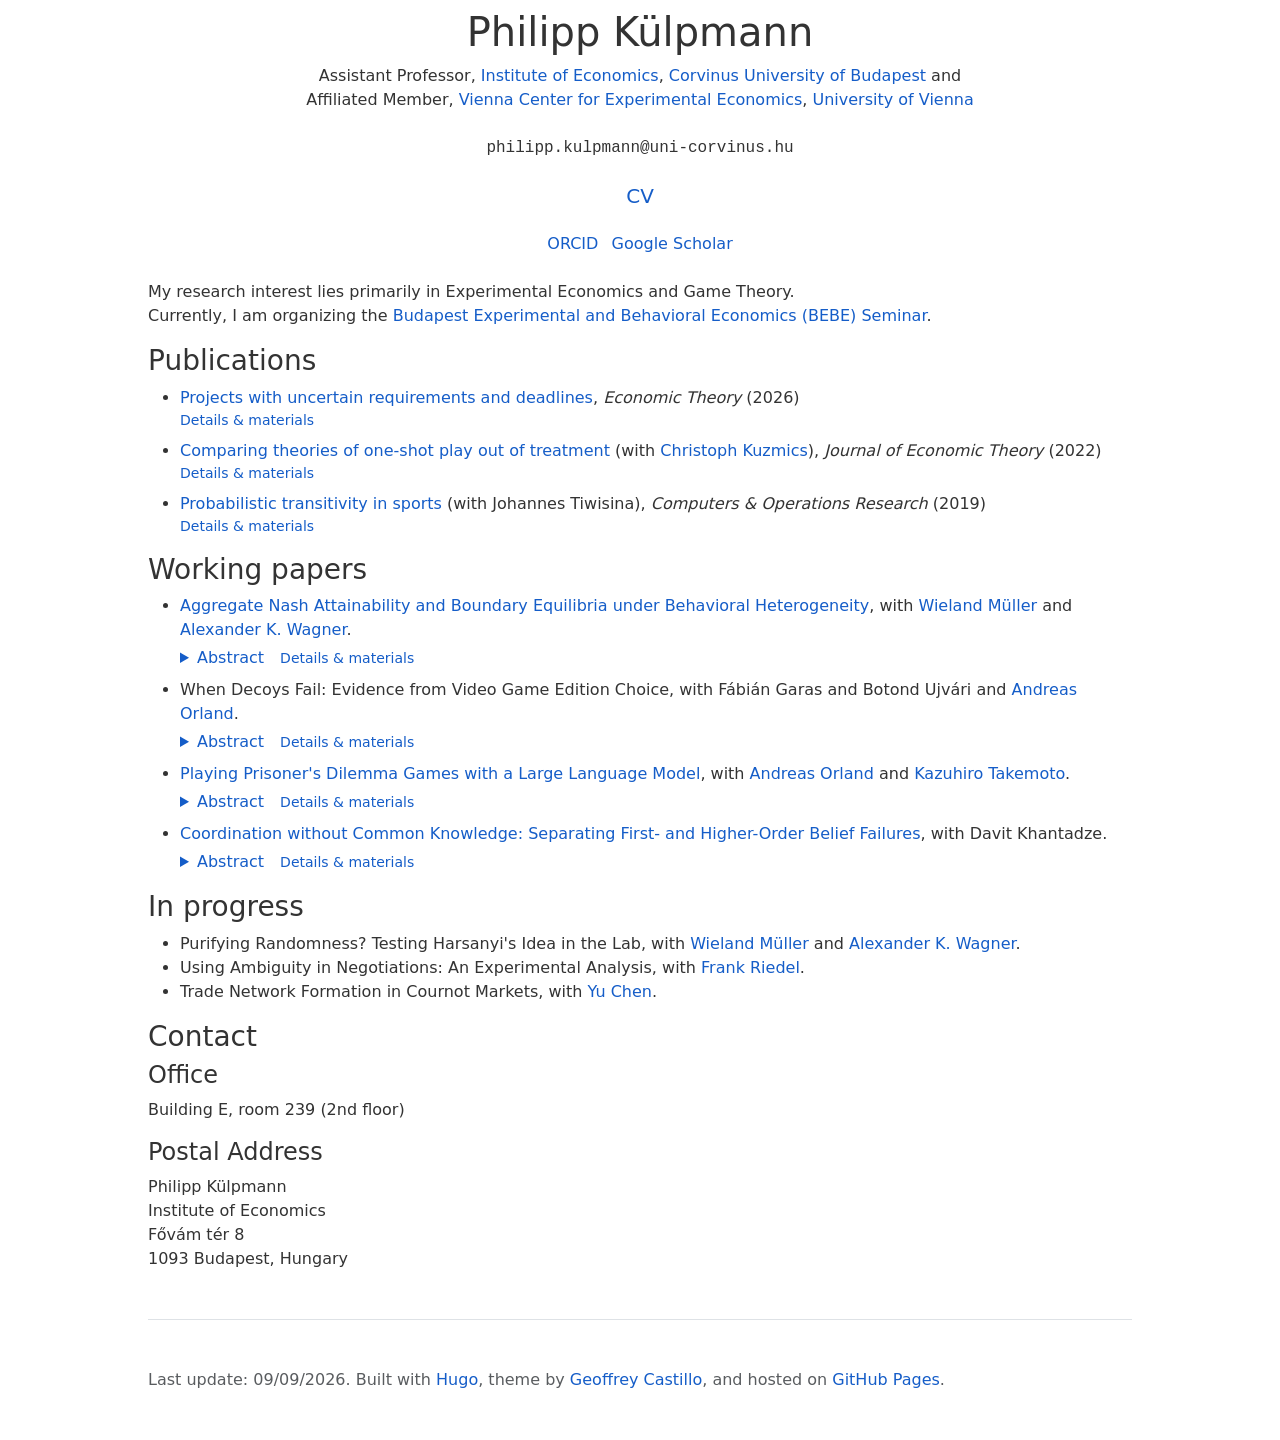
==== commit 4bf872d9: "added paper pages" ====
--- a/index.html
+++ b/index.html
@@ -5,18 +5,15 @@
   <meta name="viewport" content="width=device-width, initial-scale=1">
   <meta name="description" content="Academic website of Philipp Külpmann, Assistant Professor at Corvinus University of Budapest, researching experimental economics and game theory.">
   <meta name="author" content="Philipp Külpmann">
-  
   <link rel="canonical" href="https://kuelpmann.org/">
-  
   <title>Philipp Külpmann</title>
-  
-    <script type="application/ld+json">{"@context":"https://schema.org","@id":"https://kuelpmann.org/#profile","@type":"ProfilePage","description":"Academic website of Philipp Külpmann, Assistant Professor at Corvinus University of Budapest, researching experimental economics and game theory.","mainEntity":{"@id":"https://kuelpmann.org/#person","@type":"Person","description":"Academic website of Philipp Külpmann, Assistant Professor at Corvinus University of Budapest, researching experimental economics and game theory.","jobTitle":"Assistant Professor","name":"Philipp Külpmann","sameAs":["https://orcid.org/0000-0003-3757-7172","https://scholar.google.com/citations?user=C81B3ZEAAAAJ"],"url":"https://kuelpmann.org/"},"name":"Philipp Külpmann","url":"https://kuelpmann.org/"}</script>
-
-  
+  <script type="application/ld+json">{"@context":"https://schema.org","@id":"https://kuelpmann.org/#profile","@type":"ProfilePage","description":"Academic website of Philipp Külpmann, Assistant Professor at Corvinus University of Budapest, researching experimental economics and game theory.","mainEntity":{"@id":"https://kuelpmann.org/#person","@type":"Person","description":"Academic website of Philipp Külpmann, Assistant Professor at Corvinus University of Budapest, researching experimental economics and game theory.","jobTitle":"Assistant Professor","name":"Philipp Külpmann","sameAs":["https://orcid.org/0000-0003-3757-7172","https://scholar.google.com/citations?user=C81B3ZEAAAAJ"],"url":"https://kuelpmann.org/"},"name":"Philipp Külpmann","url":"https://kuelpmann.org/"}</script>
 
   
   <link href="https://cdn.jsdelivr.net/npm/bootstrap@5.1.3/dist/css/bootstrap.min.css" rel="stylesheet" integrity="sha384-1BmE4kWBq78iYhFldvKuhfTAU6auU8tT94WrHftjDbrCEXSU1oBoqyl2QvZ6jIW3" crossorigin="anonymous">
   <link rel="stylesheet" type="text/css" href="/css/main.css">
+  <link rel="stylesheet" href="/css/contact.css">
+  
 </head>
 
 
@@ -31,7 +28,7 @@
     
         <p class="text-center my-0">Assistant Professor, <a href="https://www.uni-corvinus.hu/main-page/about-the-university/institutes/institute-of-economics/?lang=en">Institute of Economics</a>, <a href="https://www.uni-corvinus.hu/?lang=en">Corvinus University of Budapest</a> and <br>
 Affiliated Member, <a href="https://vcee.univie.ac.at/">Vienna Center for Experimental Economics</a>, <a href="https://www.univie.ac.at/en/">University of Vienna</a></p>
-        <p class="text-center my-4 font-monospace"><a href="mailto:philipp.kulpmann@uni-corvinus.hu">philipp.kulpmann@uni-corvinus.hu</a></p>
+        <p class="text-center my-4 font-monospace">phil<span class="contact-extra">contact</span>ipp.<span class="contact-extra">website</span>kulp<span class="contact-extra">office</span>mann<span class="contact-extra">contact</span>@uni<span class="contact-extra">website</span>-cor<span class="contact-extra">office</span>vinu<span class="contact-extra">contact</span>s.hu</p>
         <p class="text-center my-4 h5"><a href="pdf/CVkuelpmann.pdf">CV</a></p>
         
         <ul class="list-inline text-center my-4" aria-label="Academic and professional profiles">
@@ -60,52 +57,30 @@
 <h3>Publications</h3>
 
 <ul>
+  
+  <li class="mb-2"><a href="https://doi.org/10.1007/s00199-025-01668-y">Projects with uncertain requirements and deadlines</a>,
+      <em>Economic Theory</em> (2026)
     
-    <li class="mb-2"><a href="https://doi.org/10.1007/s00199-025-01668-y">Projects with uncertain requirements and deadlines</a>,
-        <em>Economic Theory</em> (2026)
+    <div class="small"><a href="/papers/projects-uncertain-requirements-deadlines/">Details &amp; materials</a></div>
+    
+  </li>
+  
+  <li class="mb-2"><a href="https://doi.org/10.1016/j.jet.2022.105554">Comparing theories of one-shot play out of treatment</a> (with <a href="https://sites.google.com/view/christoph-kuzmics">Christoph Kuzmics</a>),
+      <em>Journal of Economic Theory</em> (2022)
+    
+    <div class="small"><a href="/papers/comparing-theories-one-shot-play/">Details &amp; materials</a></div>
+    
+  </li>
+  
+  <li class="mb-2"><a href="https://doi.org/10.1016/j.cor.2019.104765">Probabilistic transitivity in sports</a> (with Johannes Tiwisina),
+      <em>Computers &amp; Operations Research</em> (2019)
+    
+    <div class="small"><a href="/papers/probabilistic-transitivity-sports/">Details &amp; materials</a></div>
+    
+  </li>
+  
+</ul>
 
-        
-    </li>
-    
-    <li class="mb-2"><a href="https://doi.org/10.1016/j.jet.2022.105554">Comparing theories of one-shot play out of treatment</a> (with <a href="https://sites.google.com/view/christoph-kuzmics">Christoph Kuzmics</a>),
-        <em>Journal of Economic Theory</em> (2022)
-
-        
-        <ul class="list-inline">
-            
-            <li class="list-inline-item">
-                [<a href="https://ssrn.com/abstract=3441675">last working paper version</a>]
-            </li>
-            
-            
-            <li class="list-inline-item">
-                [<a href="pdf/HDGOnlineAppendix.pdf">appendix</a>]
-            </li>
-            
-        </ul>
-        
-    </li>
-    
-    <li class="mb-2"><a href="https://doi.org/10.1016/j.cor.2019.104765">Probabilistic transitivity in sports</a> (with Johannes Tiwisina),
-        <em>Computers &amp; Operations Research</em> (2019)
-
-        
-        <ul class="list-inline">
-            
-            <li class="list-inline-item">
-                [<a href="https://ssrn.com/abstract=2490457">last working paper version</a>]
-            </li>
-            
-            
-            <li class="list-inline-item">
-                [<a href="pdf/TransitivityAppendix.pdf">appendix</a>]
-            </li>
-            
-        </ul>
-        
-    </li>
-    
-</ul>
 
 
 
@@ -113,58 +88,47 @@
 <h3>Working papers</h3>
 
 <ul>
+  
+  <li class="mb-2"><a href="https://papers.ssrn.com/sol3/papers.cfm?abstract_id=7122639">Aggregate Nash Attainability and Boundary Equilibria under Behavioral Heterogeneity</a>, with <a href="https://homepage.univie.ac.at/wieland.mueller/">Wieland Müller</a> and <a href="http://www.wagnerak.com/">Alexander K. Wagner</a>.
     
-    <li class="mb-2"><a href="https://papers.ssrn.com/sol3/papers.cfm?abstract_id=7122639">Aggregate Nash Attainability and Boundary Equilibria under Behavioral Heterogeneity</a><span>, with <a href="https://homepage.univie.ac.at/wieland.mueller/">Wieland Müller</a>
-and <a href="http://www.wagnerak.com/">Alexander K. Wagner</a></span>.<details class="paper-abstract mt-1">
-                <summary>
-                    Abstract<span class="visually-hidden"> for Aggregate Nash Attainability and Boundary Equilibria under Behavioral Heterogeneity</span>
-                    
-                </summary>
-                <div class="mt-2">We study which Nash equilibria of a finite normal-form game can still arise as aggregate play when each player role is represented by a population containing both behavioral and optimizing agents. In each role, a fixed fraction of agents follows an exogenous action distribution, while the remaining agents best respond to aggregate play. A Nash equilibrium survives if and only if, for every role and every action, the behavioral mass assigned to that action does not exceed its Nash equilibrium probability. When this condition holds, optimizing agents choose the residual distribution and aggregate play reproduces the original Nash equilibrium. When it fails, behavioral types assign too much probability mass to some action, and exact aggregate recovery is impossible. We further show that any additional aggregate equilibria generated by behavioral heterogeneity must lie on the boundary of the aggregate-feasible set and are sustained by behavioral types playing non-optimal actions. Behavioral heterogeneity may thus prune some Nash equilibria and create genuinely new ones, and we characterize both.</div>
-            </details>
+    <details class="paper-abstract mt-1">
+      <summary>Abstract<span class="visually-hidden"> for Aggregate Nash Attainability and Boundary Equilibria under Behavioral Heterogeneity</span><a class="small ms-3" href="/papers/aggregate-nash-attainability/">Details &amp; materials</a></summary>
+      <div class="mt-2">We study which Nash equilibria of a finite normal-form game can still arise as aggregate play when each player role is represented by a population containing both behavioral and optimizing agents. In each role, a fixed fraction of agents follows an exogenous action distribution, while the remaining agents best respond to aggregate play. A Nash equilibrium survives if and only if, for every role and every action, the behavioral mass assigned to that action does not exceed its Nash equilibrium probability. When this condition holds, optimizing agents choose the residual distribution and aggregate play reproduces the original Nash equilibrium. When it fails, behavioral types assign too much probability mass to some action, and exact aggregate recovery is impossible. We further show that any additional aggregate equilibria generated by behavioral heterogeneity must lie on the boundary of the aggregate-feasible set and are sustained by behavioral types playing non-optimal actions. Behavioral heterogeneity may thus prune some Nash equilibria and create genuinely new ones, and we characterize both.</div>
+    </details>
+    
+  </li>
+  
+  <li class="mb-2">When Decoys Fail: Evidence from Video Game Edition Choice, with Fábián Garas and Botond Ujvári and <a href="https://sites.google.com/view/andreasorland">Andreas Orland</a>.
+    
+    <details class="paper-abstract mt-1">
+      <summary>Abstract<span class="visually-hidden"> for When Decoys Fail: Evidence from Video Game Edition Choice</span><a class="small ms-3" href="/papers/when-decoys-fail/">Details &amp; materials</a></summary>
+      <div class="mt-2">We study whether classic decoy effects generalize to a consequential digital marketplace setting. In a preregistered, incentivized online field experiment designed to resemble the Steam storefront, 435 participants repeatedly chose between a cheaper base video game edition and a more expensive target edition, with or without a third option constructed as an attraction or compromise decoy. Contrary to standard decoy predictions, neither decoy increased target choice in the full sample. Decoys were themselves chosen at nontrivial rates, and descriptive, non-inferiority, and regression analyses indicate small, null, or opposite-direction effects when decoy choosers are excluded. The results suggest that familiar, information-rich, and consequential platform settings can substantially weaken classical decoy effects. More broadly, the paper shows that choice architecture in digital markets should be tested in the environments in which it is intended to operate.</div>
+    </details>
+    
+  </li>
+  
+  <li class="mb-2"><a href="https://doi.org/10.2139/ssrn.5716903">Playing Prisoner&#39;s Dilemma Games with a Large Language Model</a>, with <a href="https://sites.google.com/view/andreasorland">Andreas Orland</a> and <a href="https://kztakemoto.github.io/">Kazuhiro Takemoto</a>.
+    
+    <details class="paper-abstract mt-1">
+      <summary>Abstract<span class="visually-hidden"> for Playing Prisoner&#39;s Dilemma Games with a Large Language Model</span><a class="small ms-3" href="/papers/prisoners-dilemma-large-language-model/">Details &amp; materials</a></summary>
+      <div class="mt-2">Large Language Models (LLMs) are increasingly participating in strategic environments. We provide a behavioral characterization of ChatGPT-3.5-turbo in a one-shot Prisoner’s Dilemma game. Using a full factorial experimental design, we independently vary payoff parameters, the number of interaction partners, the strategy space, and the elicitation order, while eliciting both decisions and stated beliefs. We document three central patterns. First, the model exhibits high baseline cooperation despite pessimistic expectations about others. Second, cooperation is largely insensitive to payoff variation but systematically responds to structural and procedural manipulations such as group size, action space, and elicitation order. Third, the gap between beliefs and actions is condition-dependent. We interpret these findings as a behavioral profile of an aligned LLM operating in a strategic environment. The results suggest that interaction protocols and institutional structure may shape outcomes more strongly than marginal incentive adjustments when such agents are involved.</div>
+    </details>
+    
+  </li>
+  
+  <li class="mb-2"><a href="https://doi.org/10.2139/ssrn.2842585">Coordination without Common Knowledge: Separating First- and Higher-Order Belief Failures</a>, with Davit Khantadze.
+    
+    <details class="paper-abstract mt-1">
+      <summary>Abstract<span class="visually-hidden"> for Coordination without Common Knowledge: Separating First- and Higher-Order Belief Failures</span><a class="small ms-3" href="/papers/coordination-without-common-knowledge/">Details &amp; materials</a></summary>
+      <div class="mt-2"><p>We study coordination when the rules and payoffs of the game are common knowledge, but recognition of the efficient focal action is not. In such environments, a subject who recognizes the focal action may still fail to coordinate on it either because she doubts that her opponent also recognizes it, or because she doubts that this recognition is sufficiently shared. We adapt the five-sector-disc environment of Blume and Gneezy (2010) and add a Prediction task to a Self task and a Coordination task. The self task identifies recognition types. The prediction task identifies whether a recognizer’s first-order belief about the opponent’s type crosses the relevant threshold. The coordination game then reveals whether coordination failure remains once this first-order threshold is crossed.</p>
+<p>The design provides a choice-based identification strategy for separating coordination failure due to low first-order beliefs from failure due to higher-order beliefs, without directly eliciting beliefs. In the data, 75 of 130 subjects are classified as high-recognition types. Among them, 57 choose the distinct sector throughout, 7 fail due to first-order beliefs, and another 7 fail only due to higher-order beliefs. Thus efficient coordination is common even without common knowledge of recognition types, but half of the failures cannot be reduced to first-order pessimism. The results show that higher-order doubt affects coordination behavior in a simple laboratory environment without explicit incentives for recursive reasoning.</p>
+</div>
+    </details>
+    
+  </li>
+  
+</ul>
 
-    </li>
-    
-    <li class="mb-2">When Decoys Fail: Evidence from Video Game Edition Choice<span>, with Fábián Garas
-and Botond Ujvári
-and <a href="https://sites.google.com/view/andreasorland">Andreas Orland</a></span>.<details class="paper-abstract mt-1">
-                <summary>
-                    Abstract<span class="visually-hidden"> for When Decoys Fail: Evidence from Video Game Edition Choice</span>
-                    
-                </summary>
-                <div class="mt-2">We study whether classic decoy effects generalize to a consequential digital marketplace setting. In a preregistered, incentivized online field experiment designed to resemble the Steam storefront, 435 participants repeatedly chose between a cheaper base video game edition and a more expensive target edition, with or without a third option constructed as an attraction or compromise decoy. Contrary to standard decoy predictions, neither decoy increased target choice in the full sample. Decoys were themselves chosen at nontrivial rates, and descriptive, non-inferiority, and regression analyses indicate small, null, or opposite-direction effects when decoy choosers are excluded. The results suggest that familiar, information-rich, and consequential platform settings can substantially weaken classical decoy effects. More broadly, the paper shows that choice architecture in digital markets should be tested in the environments in which it is intended to operate.</div>
-            </details>
-
-    </li>
-    
-    <li class="mb-2"><a href="https://doi.org/10.2139/ssrn.5716903">Playing Prisoner&#39;s Dilemma Games with a Large Language Model</a><span>, with <a href="https://sites.google.com/view/andreasorland">Andreas Orland</a>
-and <a href="https://kztakemoto.github.io/">Kazuhiro Takemoto</a></span>.<details class="paper-abstract mt-1">
-                <summary>
-                    Abstract<span class="visually-hidden"> for Playing Prisoner&#39;s Dilemma Games with a Large Language Model</span>
-                    
-                </summary>
-                <div class="mt-2">We report results from a large-scale, laboratory-style experiment in which a Large Language Model (LLM)-represented by three versions of ChatGPT-3.5-turbo&mdash;makes decisions and forms beliefs about the behavior of other players in a one-shot Prisoner&rsquo;s Dilemma (PD). We independently manipulate four dimensions of the game in a full factorial design: (i) all four payoff parameters, (ii) the number of simultaneous interaction partners, (iii) the available strategy space, and (iv) the order of eliciting decisions and beliefs. On average, the LLM is highly cooperative (≈79%), whereas its stated beliefs about others&rsquo; cooperation are much lower (≈48%). Variations in payoffs have negligible effects on model behavior, whereas the other dimensions shift cooperation rates and beliefs in directions consistent with classic findings from experiments with human subjects. We further find that decisions and beliefs are highly correlated. Regressions show that the LLM&rsquo;s responses are highly predictable.</div>
-            </details>
-
-    </li>
-    
-    <li class="mb-2"><a href="https://doi.org/10.2139/ssrn.2842585">Coordination without Common Knowledge: Separating First- and Higher-Order Belief Failures</a><span>, with <a href="https://sites.google.com/site/dkhantadze/">Davit Khantadze</a></span>.<details class="paper-abstract mt-1">
-                <summary>
-                    Abstract<span class="visually-hidden"> for Coordination without Common Knowledge: Separating First- and Higher-Order Belief Failures</span>
-                    
-                        <span class="ms-3">[<a href="pdf/HOBAppendix.pdf">appendix</a>]</span>
-                    
-                </summary>
-                <div class="mt-2">We investigate the effect of absence of common knowledge on the outcomes of coordination games in a laboratory experiment.
-Using cognitive types, we can explain coordination failure in pure coordination games while differentiating between coordination failure due to first- and higher-order beliefs.
-In our experiment, around 76% of the subjects have chosen the payoff-dominant equilibrium strategy despite the absence of common knowledge.
-However, 9% of the players had first-order beliefs that lead to coordination failure and another 9% exhibited coordination failure due to higher-order beliefs.
-Furthermore, we compare our results with predictions of commonly used models of higher-order beliefs.</div>
-            </details>
-
-    </li>
-    
-</ul>
 
 <h3>In progress</h3>
 
@@ -207,7 +171,7 @@
 
             </div>
         </main><footer class="pt-5 my-5 text-muted border-top">
-    Last update: 08/09/2026. 
+    Last update: 09/09/2026. 
     Built with <a href="https://gohugo.io">Hugo</a>, theme by <a href="https://geoffreycastillo.com/">Geoffrey Castillo</a>, and hosted on <a href="https://pages.github.com/">GitHub Pages</a>.
 </footer>
 
--- a/css/contact.css
+++ b/css/contact.css
@@ -0,0 +1,3 @@
+.contact-extra {
+  display: none;
+}
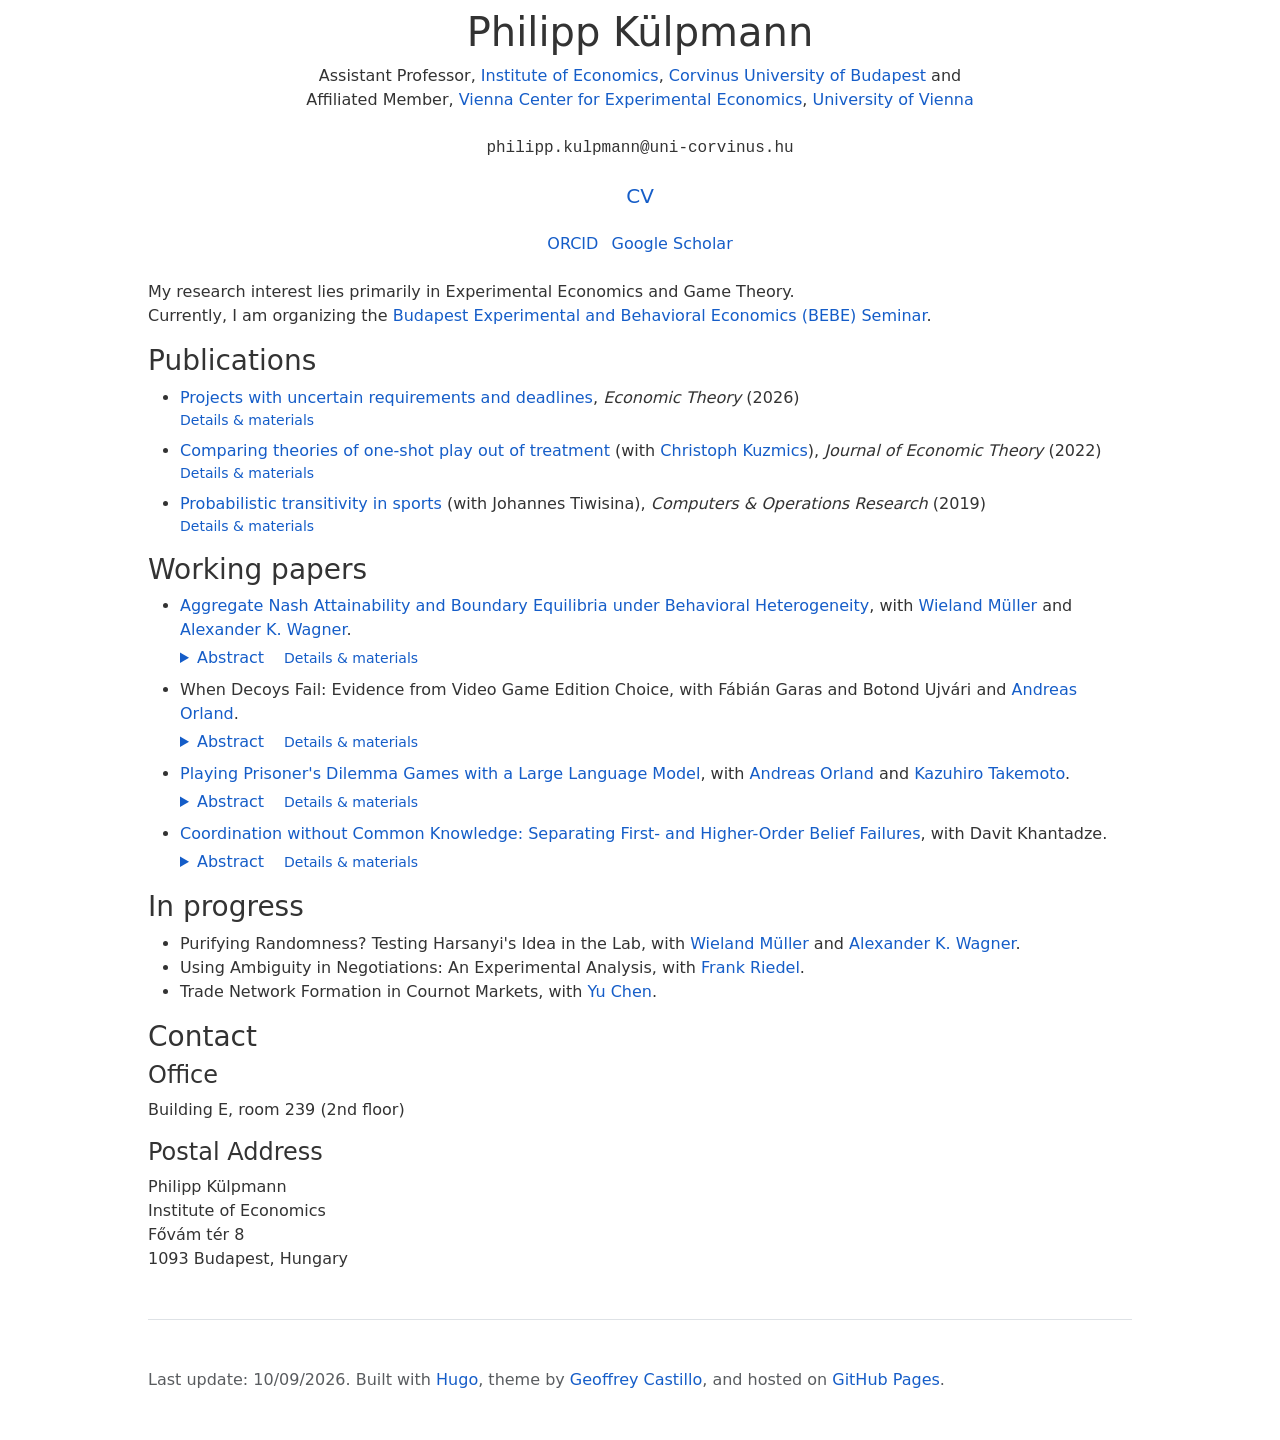
==== commit f52eda7a: "fixed links" ====
--- a/index.html
+++ b/index.html
@@ -13,6 +13,7 @@
   <link href="https://cdn.jsdelivr.net/npm/bootstrap@5.1.3/dist/css/bootstrap.min.css" rel="stylesheet" integrity="sha384-1BmE4kWBq78iYhFldvKuhfTAU6auU8tT94WrHftjDbrCEXSU1oBoqyl2QvZ6jIW3" crossorigin="anonymous">
   <link rel="stylesheet" type="text/css" href="/css/main.css">
   <link rel="stylesheet" href="/css/contact.css">
+  <link rel="stylesheet" href="/css/papers.css">
   
 </head>
 
@@ -91,39 +92,51 @@
   
   <li class="mb-2"><a href="https://papers.ssrn.com/sol3/papers.cfm?abstract_id=7122639">Aggregate Nash Attainability and Boundary Equilibria under Behavioral Heterogeneity</a>, with <a href="https://homepage.univie.ac.at/wieland.mueller/">Wieland Müller</a> and <a href="http://www.wagnerak.com/">Alexander K. Wagner</a>.
     
-    <details class="paper-abstract mt-1">
-      <summary>Abstract<span class="visually-hidden"> for Aggregate Nash Attainability and Boundary Equilibria under Behavioral Heterogeneity</span><a class="small ms-3" href="/papers/aggregate-nash-attainability/">Details &amp; materials</a></summary>
-      <div class="mt-2">We study which Nash equilibria of a finite normal-form game can still arise as aggregate play when each player role is represented by a population containing both behavioral and optimizing agents. In each role, a fixed fraction of agents follows an exogenous action distribution, while the remaining agents best respond to aggregate play. A Nash equilibrium survives if and only if, for every role and every action, the behavioral mass assigned to that action does not exceed its Nash equilibrium probability. When this condition holds, optimizing agents choose the residual distribution and aggregate play reproduces the original Nash equilibrium. When it fails, behavioral types assign too much probability mass to some action, and exact aggregate recovery is impossible. We further show that any additional aggregate equilibria generated by behavioral heterogeneity must lie on the boundary of the aggregate-feasible set and are sustained by behavioral types playing non-optimal actions. Behavioral heterogeneity may thus prune some Nash equilibria and create genuinely new ones, and we characterize both.</div>
-    </details>
+    <div class="paper-actions mt-1">
+      <details class="paper-abstract">
+        <summary>Abstract<span class="visually-hidden"> for Aggregate Nash Attainability and Boundary Equilibria under Behavioral Heterogeneity</span></summary>
+        <div class="mt-2">We study which Nash equilibria of a finite normal-form game can still arise as aggregate play when each player role is represented by a population containing both behavioral and optimizing agents. In each role, a fixed fraction of agents follows an exogenous action distribution, while the remaining agents best respond to aggregate play. A Nash equilibrium survives if and only if, for every role and every action, the behavioral mass assigned to that action does not exceed its Nash equilibrium probability. When this condition holds, optimizing agents choose the residual distribution and aggregate play reproduces the original Nash equilibrium. When it fails, behavioral types assign too much probability mass to some action, and exact aggregate recovery is impossible. We further show that any additional aggregate equilibria generated by behavioral heterogeneity must lie on the boundary of the aggregate-feasible set and are sustained by behavioral types playing non-optimal actions. Behavioral heterogeneity may thus prune some Nash equilibria and create genuinely new ones, and we characterize both.</div>
+      </details>
+      <a class="paper-materials small" href="/papers/aggregate-nash-attainability/">Details &amp; materials</a>
+    </div>
     
   </li>
   
   <li class="mb-2">When Decoys Fail: Evidence from Video Game Edition Choice, with Fábián Garas and Botond Ujvári and <a href="https://sites.google.com/view/andreasorland">Andreas Orland</a>.
     
-    <details class="paper-abstract mt-1">
-      <summary>Abstract<span class="visually-hidden"> for When Decoys Fail: Evidence from Video Game Edition Choice</span><a class="small ms-3" href="/papers/when-decoys-fail/">Details &amp; materials</a></summary>
-      <div class="mt-2">We study whether classic decoy effects generalize to a consequential digital marketplace setting. In a preregistered, incentivized online field experiment designed to resemble the Steam storefront, 435 participants repeatedly chose between a cheaper base video game edition and a more expensive target edition, with or without a third option constructed as an attraction or compromise decoy. Contrary to standard decoy predictions, neither decoy increased target choice in the full sample. Decoys were themselves chosen at nontrivial rates, and descriptive, non-inferiority, and regression analyses indicate small, null, or opposite-direction effects when decoy choosers are excluded. The results suggest that familiar, information-rich, and consequential platform settings can substantially weaken classical decoy effects. More broadly, the paper shows that choice architecture in digital markets should be tested in the environments in which it is intended to operate.</div>
-    </details>
+    <div class="paper-actions mt-1">
+      <details class="paper-abstract">
+        <summary>Abstract<span class="visually-hidden"> for When Decoys Fail: Evidence from Video Game Edition Choice</span></summary>
+        <div class="mt-2">We study whether classic decoy effects generalize to a consequential digital marketplace setting. In a preregistered, incentivized online field experiment designed to resemble the Steam storefront, 435 participants repeatedly chose between a cheaper base video game edition and a more expensive target edition, with or without a third option constructed as an attraction or compromise decoy. Contrary to standard decoy predictions, neither decoy increased target choice in the full sample. Decoys were themselves chosen at nontrivial rates, and descriptive, non-inferiority, and regression analyses indicate small, null, or opposite-direction effects when decoy choosers are excluded. The results suggest that familiar, information-rich, and consequential platform settings can substantially weaken classical decoy effects. More broadly, the paper shows that choice architecture in digital markets should be tested in the environments in which it is intended to operate.</div>
+      </details>
+      <a class="paper-materials small" href="/papers/when-decoys-fail/">Details &amp; materials</a>
+    </div>
     
   </li>
   
   <li class="mb-2"><a href="https://doi.org/10.2139/ssrn.5716903">Playing Prisoner&#39;s Dilemma Games with a Large Language Model</a>, with <a href="https://sites.google.com/view/andreasorland">Andreas Orland</a> and <a href="https://kztakemoto.github.io/">Kazuhiro Takemoto</a>.
     
-    <details class="paper-abstract mt-1">
-      <summary>Abstract<span class="visually-hidden"> for Playing Prisoner&#39;s Dilemma Games with a Large Language Model</span><a class="small ms-3" href="/papers/prisoners-dilemma-large-language-model/">Details &amp; materials</a></summary>
-      <div class="mt-2">Large Language Models (LLMs) are increasingly participating in strategic environments. We provide a behavioral characterization of ChatGPT-3.5-turbo in a one-shot Prisoner’s Dilemma game. Using a full factorial experimental design, we independently vary payoff parameters, the number of interaction partners, the strategy space, and the elicitation order, while eliciting both decisions and stated beliefs. We document three central patterns. First, the model exhibits high baseline cooperation despite pessimistic expectations about others. Second, cooperation is largely insensitive to payoff variation but systematically responds to structural and procedural manipulations such as group size, action space, and elicitation order. Third, the gap between beliefs and actions is condition-dependent. We interpret these findings as a behavioral profile of an aligned LLM operating in a strategic environment. The results suggest that interaction protocols and institutional structure may shape outcomes more strongly than marginal incentive adjustments when such agents are involved.</div>
-    </details>
+    <div class="paper-actions mt-1">
+      <details class="paper-abstract">
+        <summary>Abstract<span class="visually-hidden"> for Playing Prisoner&#39;s Dilemma Games with a Large Language Model</span></summary>
+        <div class="mt-2">Large Language Models (LLMs) are increasingly participating in strategic environments. We provide a behavioral characterization of ChatGPT-3.5-turbo in a one-shot Prisoner’s Dilemma game. Using a full factorial experimental design, we independently vary payoff parameters, the number of interaction partners, the strategy space, and the elicitation order, while eliciting both decisions and stated beliefs. We document three central patterns. First, the model exhibits high baseline cooperation despite pessimistic expectations about others. Second, cooperation is largely insensitive to payoff variation but systematically responds to structural and procedural manipulations such as group size, action space, and elicitation order. Third, the gap between beliefs and actions is condition-dependent. We interpret these findings as a behavioral profile of an aligned LLM operating in a strategic environment. The results suggest that interaction protocols and institutional structure may shape outcomes more strongly than marginal incentive adjustments when such agents are involved.</div>
+      </details>
+      <a class="paper-materials small" href="/papers/prisoners-dilemma-large-language-model/">Details &amp; materials</a>
+    </div>
     
   </li>
   
   <li class="mb-2"><a href="https://doi.org/10.2139/ssrn.2842585">Coordination without Common Knowledge: Separating First- and Higher-Order Belief Failures</a>, with Davit Khantadze.
     
-    <details class="paper-abstract mt-1">
-      <summary>Abstract<span class="visually-hidden"> for Coordination without Common Knowledge: Separating First- and Higher-Order Belief Failures</span><a class="small ms-3" href="/papers/coordination-without-common-knowledge/">Details &amp; materials</a></summary>
-      <div class="mt-2"><p>We study coordination when the rules and payoffs of the game are common knowledge, but recognition of the efficient focal action is not. In such environments, a subject who recognizes the focal action may still fail to coordinate on it either because she doubts that her opponent also recognizes it, or because she doubts that this recognition is sufficiently shared. We adapt the five-sector-disc environment of Blume and Gneezy (2010) and add a Prediction task to a Self task and a Coordination task. The self task identifies recognition types. The prediction task identifies whether a recognizer’s first-order belief about the opponent’s type crosses the relevant threshold. The coordination game then reveals whether coordination failure remains once this first-order threshold is crossed.</p>
+    <div class="paper-actions mt-1">
+      <details class="paper-abstract">
+        <summary>Abstract<span class="visually-hidden"> for Coordination without Common Knowledge: Separating First- and Higher-Order Belief Failures</span></summary>
+        <div class="mt-2"><p>We study coordination when the rules and payoffs of the game are common knowledge, but recognition of the efficient focal action is not. In such environments, a subject who recognizes the focal action may still fail to coordinate on it either because she doubts that her opponent also recognizes it, or because she doubts that this recognition is sufficiently shared. We adapt the five-sector-disc environment of Blume and Gneezy (2010) and add a Prediction task to a Self task and a Coordination task. The self task identifies recognition types. The prediction task identifies whether a recognizer’s first-order belief about the opponent’s type crosses the relevant threshold. The coordination game then reveals whether coordination failure remains once this first-order threshold is crossed.</p>
 <p>The design provides a choice-based identification strategy for separating coordination failure due to low first-order beliefs from failure due to higher-order beliefs, without directly eliciting beliefs. In the data, 75 of 130 subjects are classified as high-recognition types. Among them, 57 choose the distinct sector throughout, 7 fail due to first-order beliefs, and another 7 fail only due to higher-order beliefs. Thus efficient coordination is common even without common knowledge of recognition types, but half of the failures cannot be reduced to first-order pessimism. The results show that higher-order doubt affects coordination behavior in a simple laboratory environment without explicit incentives for recursive reasoning.</p>
 </div>
-    </details>
+      </details>
+      <a class="paper-materials small" href="/papers/coordination-without-common-knowledge/">Details &amp; materials</a>
+    </div>
     
   </li>
   
@@ -171,7 +184,7 @@
 
             </div>
         </main><footer class="pt-5 my-5 text-muted border-top">
-    Last update: 09/09/2026. 
+    Last update: 10/09/2026. 
     Built with <a href="https://gohugo.io">Hugo</a>, theme by <a href="https://geoffreycastillo.com/">Geoffrey Castillo</a>, and hosted on <a href="https://pages.github.com/">GitHub Pages</a>.
 </footer>
 
--- a/css/papers.css
+++ b/css/papers.css
@@ -0,0 +1,14 @@
+.paper-actions {
+  position: relative;
+}
+
+.paper-actions > .paper-abstract > summary {
+  width: max-content;
+}
+
+.paper-actions > .paper-materials {
+  position: absolute;
+  top: 0;
+  inset-inline-start: 6.5rem;
+  line-height: 1.5rem;
+}
